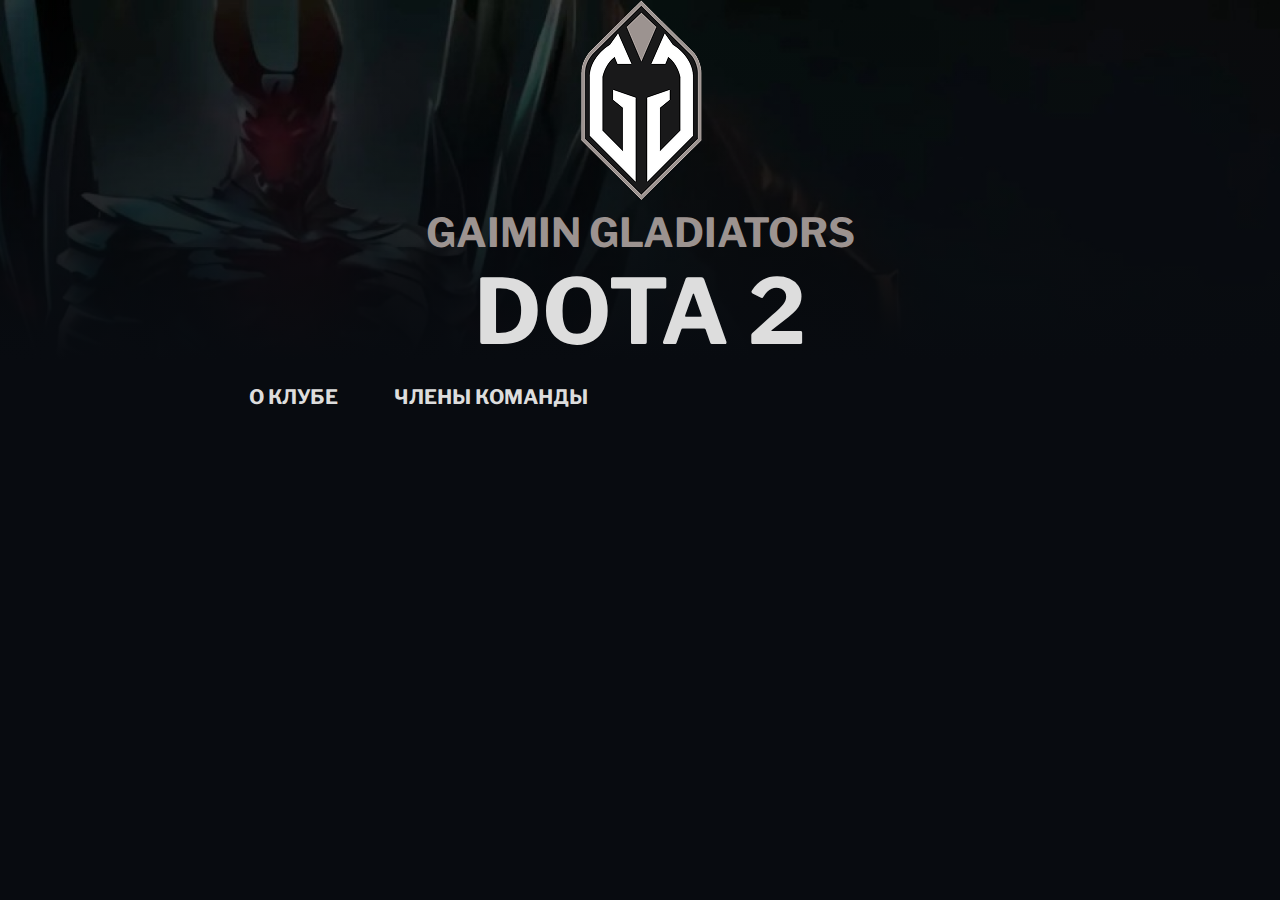
==== team_members.html @ 66ee3194 "papa4" ====
<!DOCTYPE html>
<html lang="en">

<head>
    <meta charset="UTF-8">
    <meta name="viewport" content="width=device-width, initial-scale=1.0">
    <title>GAIMIN GLADIATORS</title>
    <link rel="stylesheet" href="/styles/about-club-style.css">
    <link rel="stylesheet" href="/styles/style.css">
    <link rel="shortcut icon" href="/images/main-images/favicon.ico" type="image/x-icon">
</head>

<body>
    <header>
        <div class="header-background">
            <img src="/images/main-images/logo.png" alt="">
            <p class="header-club">Gaimin Gladiators</p>
            <p class="header-game">Dota 2</p> <!--добавить в h1 -->
        </div>
        <nav>
            <ul class="container">
                <a href="/Index.html">
                    <li class="header-nav">О клубе</li>
                </a>
                <a href="/team_members.html">
                    <li class="header-nav">Члены команды</li>
                </a>
            </ul>
        </nav>
    </header>
</body>

</html>
---- styles/about-club-style.css ----
.about-club {
    margin-top: 30px;
    display: flex;
    justify-content: center;
    align-items: center;
    flex-direction: column;
}

.about-club-block {
    display: flex;
    flex-direction: column;
    align-items: center;
    background-color: #0C1019;
    padding: 30px 40px 40px 40px;
    border: #242E3F 2px solid;
    border-radius: 20px;
    row-gap: 20px;
}

.about-club-img-block{
    display: flex;
    margin-top: 20px;
    column-gap: 20px;
}

.about-club-img-item {
    background-color: #0C1019;
    padding: 20px;
    border: #242E3F 2px solid;
    border-radius: 20px;
}
---- styles/style.css ----
@font-face {
    font-family: "Manrope";
    src: url(/fonts/Manrope/Manrope-VariableFont_wght.ttf);
}

@font-face {
    font-family: "LibreFranklin";
    src: url(/fonts/LibreFranklin/LibreFranklin-VariableFont_wght.ttf);
}


* {
    margin: 0px;
    padding: 0px;
    font-family: "LibreFranklin";
    font-weight: 300;
    font-size: 26px;
    color: #DDDDDD;
    text-decoration: none;
}

body {
    background-color: #080B10;
}

nav {
    display: flex;
    justify-content: center;
}

li.header-nav {
    /* list-style: none; */
    font-size: 20px;
    font-family: "LibreFranklin";
    font-weight: bold;
    display: inline-block;
    padding: 25px;
    border-radius: 10px;
    text-transform: uppercase;
    transition: 0.4s;
}

li.header-nav:hover {
    background-color: #1e1f21;
    transition: 0.4s;
}

h2 {
    font-size: 42px;
    font-weight: bold;
    color: #DDDDDD;
    font-family: "LibreFranklin";
    margin: 0;
    text-transform: uppercase;
}

img {
    max-width: 100%;
}

main {
    display: flex;
    justify-content: center;
}

.header-background {
    display: flex;
    justify-content: center;
    align-items: center;
    background: linear-gradient(rgba(8, 11, 16, 0), rgba(8, 11, 16, 1)), url(/images/main-images/terrorblade.png);
    width: 100vw;
    height: 40vh;
    background-size: cover;
    flex-direction: column;
}

.header-club {
    font-size: 40px;
    font-weight: bold;
    color: #9C9390;
    font-family: "LibreFranklin";
    text-transform: uppercase;
}

.header-game {
    font-size: 90px;
    font-weight: bold;
    color: #DDDDDD;
    font-family: "LibreFranklin";
    text-transform: uppercase;
}

.container {
    width: 65vw;
}
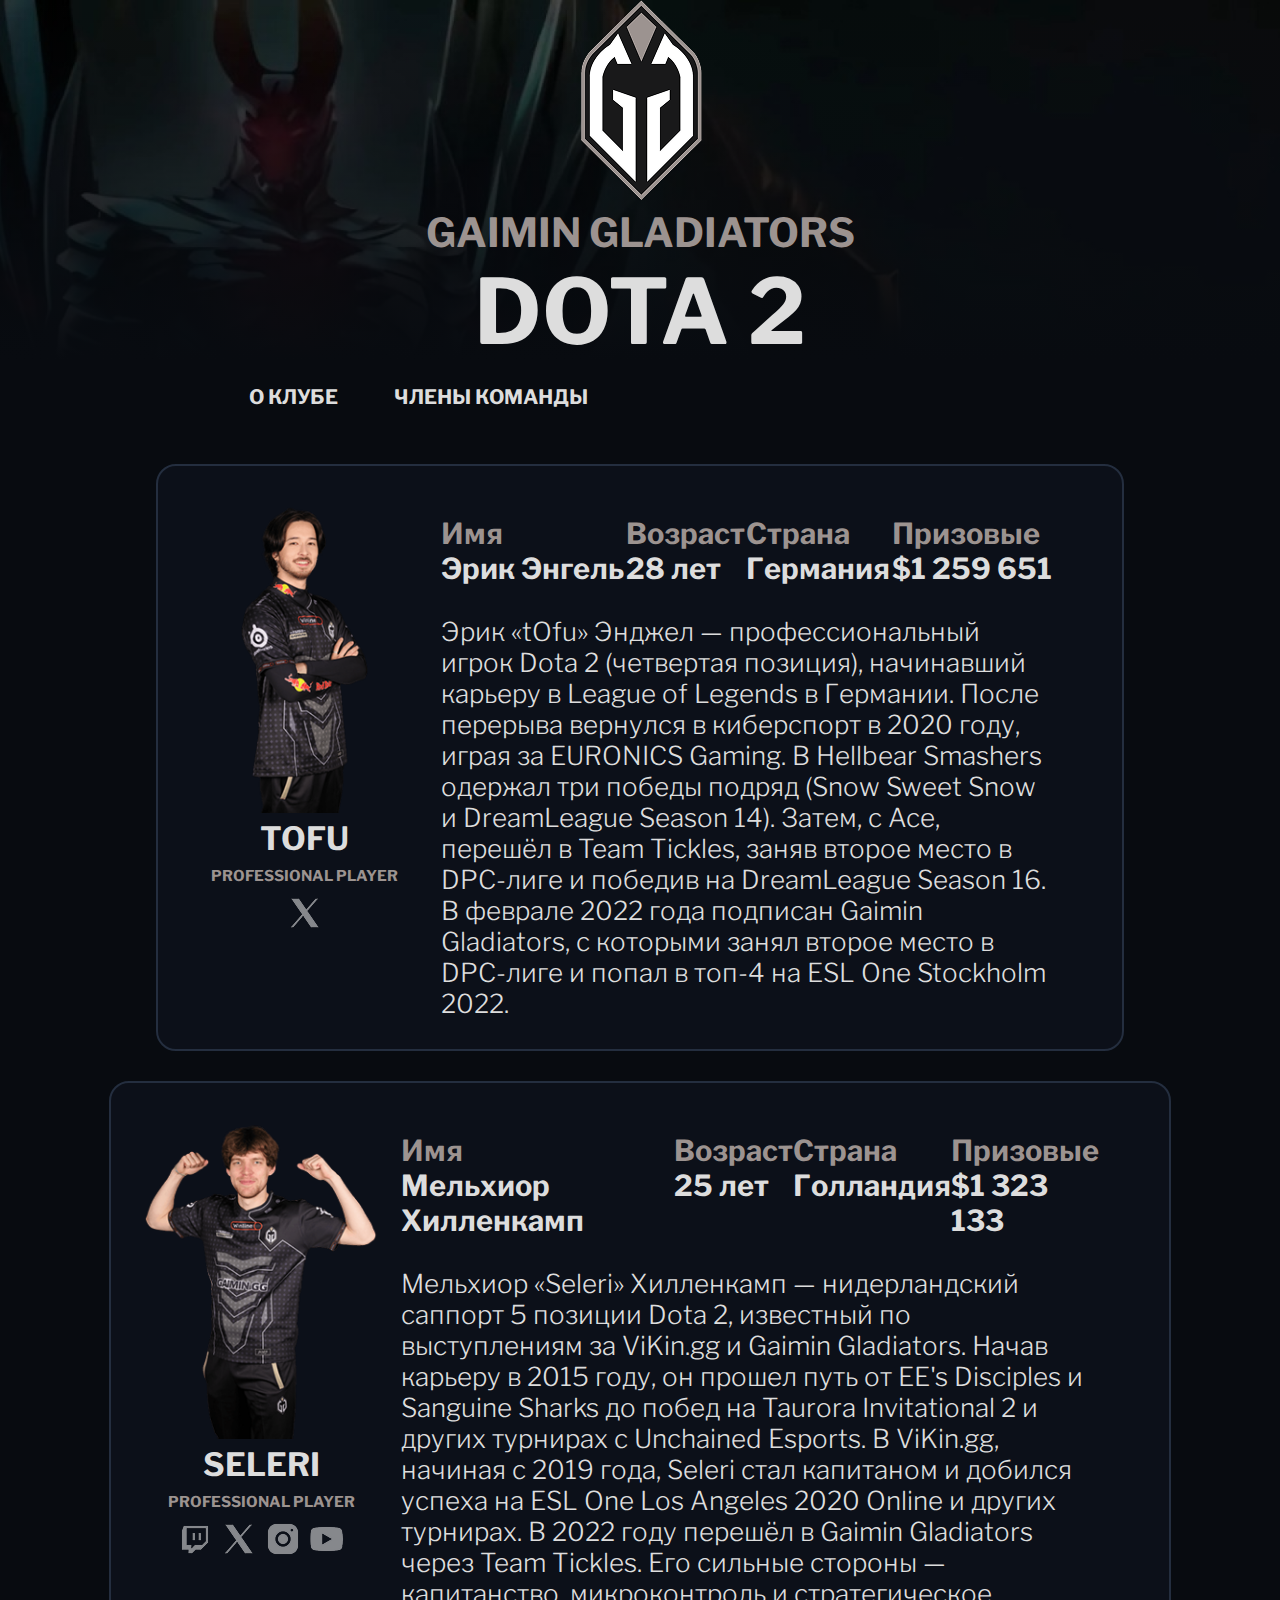
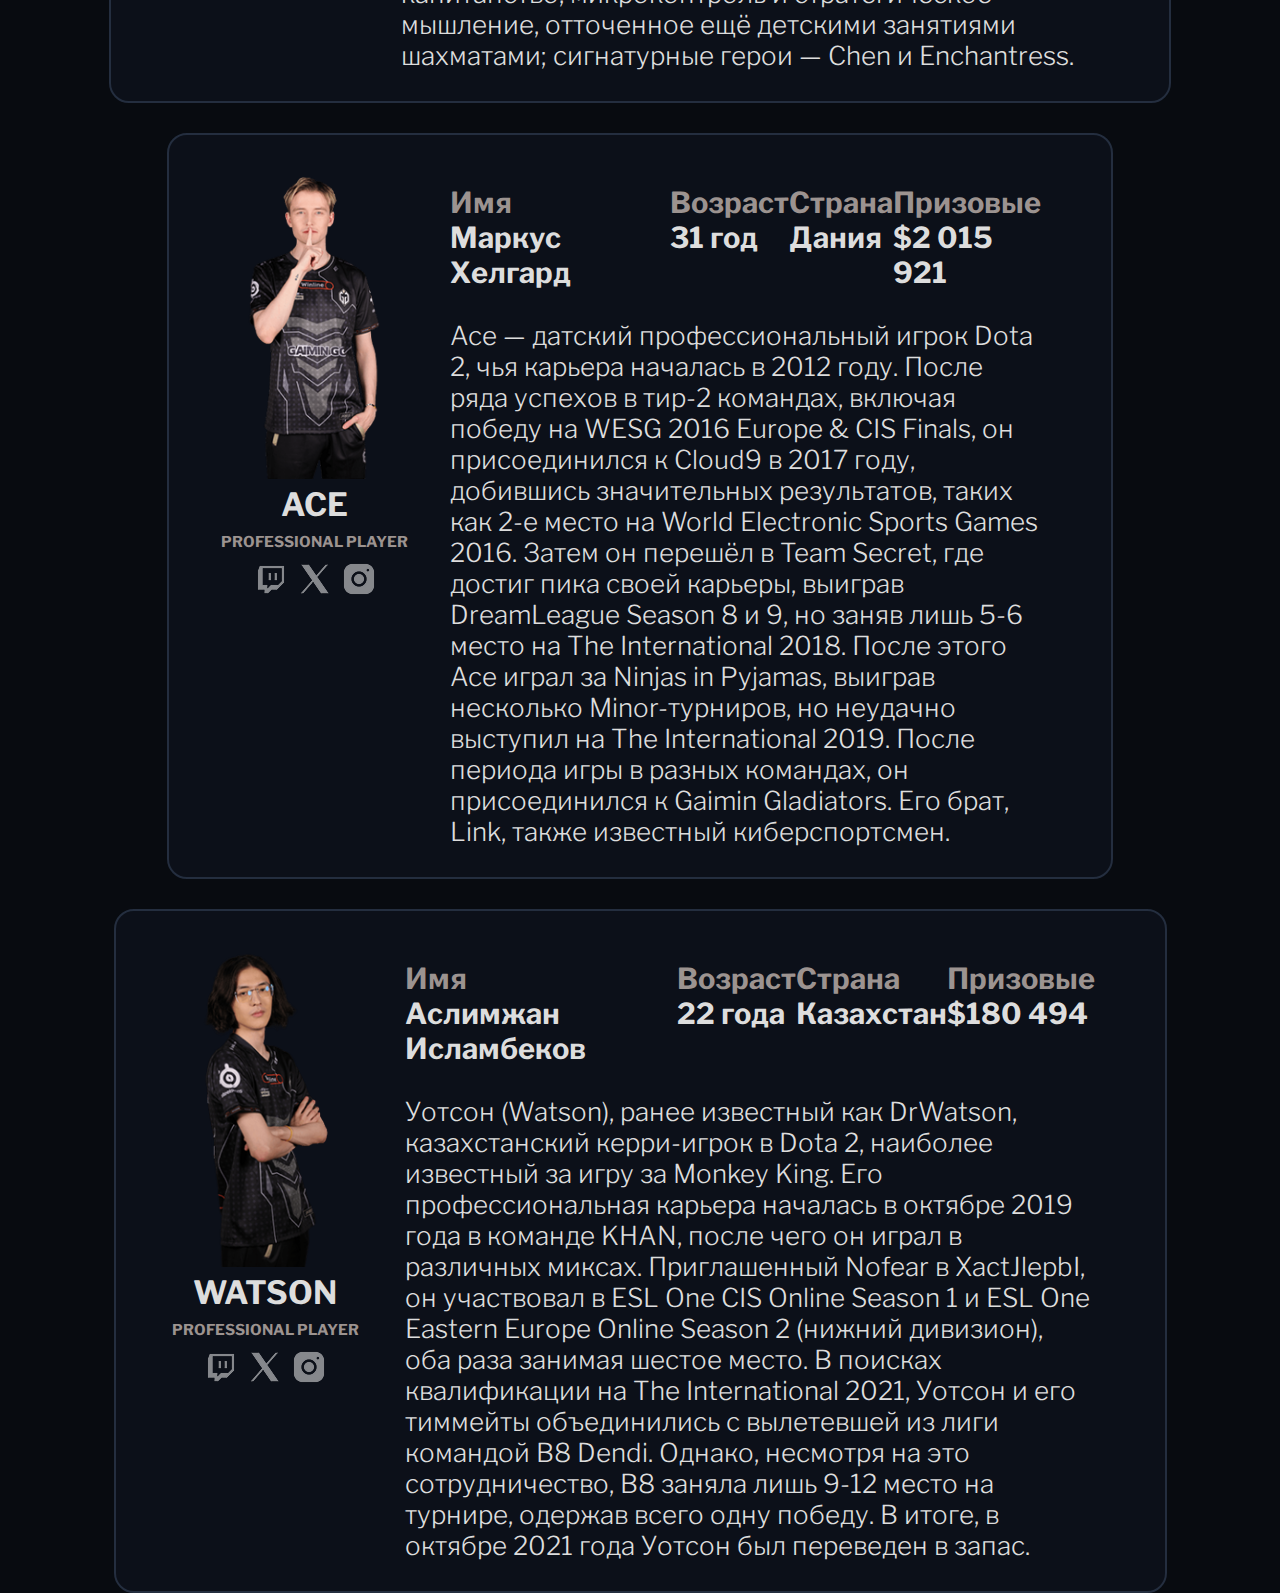
==== commit fe335d16: "1" ====
--- a/team_members.html
+++ b/team_members.html
@@ -5,7 +5,7 @@
     <meta charset="UTF-8">
     <meta name="viewport" content="width=device-width, initial-scale=1.0">
     <title>GAIMIN GLADIATORS</title>
-    <link rel="stylesheet" href="/styles/about-club-style.css">
+    <link rel="stylesheet" href="/styles/team-members-style.css">
     <link rel="stylesheet" href="/styles/style.css">
     <link rel="shortcut icon" href="/images/main-images/favicon.ico" type="image/x-icon">
 </head>
@@ -28,6 +28,196 @@
             </ul>
         </nav>
     </header>
+    <main>
+        <section class="team-members container">
+            <div class="team-members-block">
+                <div class="player-card">
+                    <img class="player-img" src="/images/team-members/tofu.png" alt="">
+                    <span class="player-name">Tofu</span>
+                    <span class="player-role">Professional player</span>
+                    <div>
+                        <a href="https://twitter.com/tOfuDota2">
+                            <img class="social-media" src="/images/social-media/X.png" alt="">
+                        </a>
+                    </div>
+                </div>
+                <div class="player-info">
+                    <div class="player-info-main">
+                        <div class="player-main-info-item">
+                            <p class="player_main_info_parameter">Имя</p>
+                            <p> Эрик Энгель</p>
+                        </div>
+                        <div class="player-main-info-item">
+                            <p class="player_main_info_parameter">Возраст</p>
+                            <p>28 лет</p>
+                        </div>
+                        <div class="player-main-info-item">
+                            <p class="player_main_info_parameter">Страна</p>
+                            <p>Германия</p>
+                        </div>
+                        <div class="player-main-info-item">
+                            <p class="player_main_info_parameter">Призовые</p>
+                            <p>$1 259 651</p>
+                        </div>
+                    </div>
+                    <div class="player-biography">
+                        Эрик «tOfu» Энджел — профессиональный игрок Dota 2 (четвертая позиция), начинавший карьеру в
+                        League of Legends в Германии. После перерыва вернулся в киберспорт в 2020 году, играя за
+                        EURONICS Gaming. В Hellbear Smashers одержал три победы подряд (Snow Sweet Snow и DreamLeague
+                        Season 14). Затем, с Ace, перешёл в Team Tickles, заняв второе место в DPC-лиге и победив на
+                        DreamLeague Season 16. В феврале 2022 года подписан Gaimin Gladiators, с которыми занял второе
+                        место в DPC-лиге и попал в топ-4 на ESL One Stockholm 2022.
+                    </div>
+                </div>
+            </div>
+            <div class="team-members-block">
+                <div class="player-card">
+                    <img class="player-img" src="/images/team-members/seleri.png" alt="">
+                    <span class="player-name">Seleri</span>
+                    <span class="player-role">Professional player</span>
+                    <div>
+                        <a href="https://www.twitch.tv/seleri4096">
+                            <img class="social-media" src="/images/social-media/Twitch.png" alt="">
+                        </a>
+                        <a href="https://twitter.com/Seleri4096">
+                            <img class="social-media" src="/images/social-media/X.png" alt="">
+                        </a>
+                        <a href="https://www.instagram.com/seleri4096/">
+                            <img class="social-media" src="/images/social-media/Instagram.png" alt="">
+                        </a>
+                        <a href="https://www.youtube.com/channel/UC4-jsblG9m02eKsM0SoW1SA">
+                            <img class="social-media" src="/images/social-media/youtube.png" alt="">
+                        </a>
+                    </div>
+                </div>
+                <div class="player-info">
+                    <div class="player-info-main">
+                        <div class="player-main-info-item">
+                            <p class="player_main_info_parameter">Имя</p>
+                            <p>Мельхиор Хилленкамп</p>
+                        </div>
+                        <div class="player-main-info-item">
+                            <p class="player_main_info_parameter">Возраст</p>
+                            <p>25 лет</p>
+                        </div>
+                        <div class="player-main-info-item">
+                            <p class="player_main_info_parameter">Страна</p>
+                            <p>Голландия</p>
+                        </div>
+                        <div class="player-main-info-item">
+                            <p class="player_main_info_parameter">Призовые</p>
+                            <p>$1 323 133</p>
+                        </div>
+                    </div>
+                    <div class="player-biography">
+                        Мельхиор «Seleri» Хилленкамп — нидерландский саппорт 5 позиции Dota 2, известный по выступлениям
+                        за ViKin.gg и Gaimin Gladiators. Начав карьеру в 2015 году, он прошел путь от EE's Disciples и
+                        Sanguine Sharks до побед на Taurora Invitational 2 и других турнирах с Unchained Esports. В
+                        ViKin.gg, начиная с 2019 года, Seleri стал капитаном и добился успеха на ESL One Los Angeles
+                        2020 Online и других турнирах. В 2022 году перешёл в Gaimin Gladiators через Team Tickles. Его
+                        сильные стороны — капитанство, микроконтроль и стратегическое мышление, отточенное ещё детскими
+                        занятиями шахматами; сигнатурные герои — Chen и Enchantress.
+                    </div>
+                </div>
+            </div>
+            <div class="team-members-block">
+                <div class="player-card">
+                    <img class="player-img" src="/images/team-members/ace.png" alt="">
+                    <span class="player-name">Ace</span>
+                    <span class="player-role">Professional player</span>
+                    <div>
+                        <a href="https://www.twitch.tv/AceYouKnow">
+                            <img class="social-media" src="/images/social-media/Twitch.png" alt="">
+                        </a>
+                        <a href="https://twitter.com/AceDota">
+                            <img class="social-media" src="/images/social-media/X.png" alt="">
+                        </a>
+                        <a href="https://www.instagram.com/AceDota2/?hl=en">
+                            <img class="social-media" src="/images/social-media/Instagram.png" alt="">
+                        </a>
+                    </div>
+                </div>
+                <div class="player-info">
+                    <div class="player-info-main">
+                        <div class="player-main-info-item">
+                            <p class="player_main_info_parameter">Имя</p>
+                            <p>Маркус Хелгард</p>
+                        </div>
+                        <div class="player-main-info-item">
+                            <p class="player_main_info_parameter">Возраст</p>
+                            <p>31 год</p>
+                        </div>
+                        <div class="player-main-info-item">
+                            <p class="player_main_info_parameter">Страна</p>
+                            <p>Дания</p>
+                        </div>
+                        <div class="player-main-info-item">
+                            <p class="player_main_info_parameter">Призовые</p>
+                            <p>$2 015 921</p>
+                        </div>
+                    </div>
+                    <div class="player-biography">
+                        Ace — датский профессиональный игрок Dota 2, чья карьера началась в 2012 году. После ряда
+                        успехов в тир-2 командах, включая победу на WESG 2016 Europe & CIS Finals, он присоединился к
+                        Cloud9 в 2017 году, добившись значительных результатов, таких как 2-е место на World Electronic
+                        Sports Games 2016. Затем он перешёл в Team Secret, где достиг пика своей карьеры, выиграв
+                        DreamLeague Season 8 и 9, но заняв лишь 5-6 место на The International 2018. После этого Ace
+                        играл за Ninjas in Pyjamas, выиграв несколько Minor-турниров, но неудачно выступил на The
+                        International 2019. После периода игры в разных командах, он присоединился к Gaimin Gladiators.
+                        Его брат, Link, также известный киберспортсмен.
+                    </div>
+                </div>
+            </div>
+            <div class="team-members-block">
+                <div class="player-card">
+                    <img class="player-img" src="/images/team-members/watson.png" alt="">
+                    <span class="player-name">Watson</span>
+                    <span class="player-role">Professional player</span>
+                    <div>
+                        <a href="https://www.twitch.tv/watsondoto">
+                            <img class="social-media" src="/images/social-media/Twitch.png" alt="">
+                        </a>
+                        <a href="https://tw itter.com/watsondoto">
+                            <img class="social-media" src="/images/social-media/X.png" alt="">
+                        </a>
+                        <a href="https://www.instagram.com/watsondoto">
+                            <img class="social-media" src="/images/social-media/Instagram.png" alt="">
+                        </a>
+                    </div>
+                </div>
+                <div class="player-info">
+                    <div class="player-info-main">
+                        <div class="player-main-info-item">
+                            <p class="player_main_info_parameter">Имя</p>
+                            <p>Аслимжан Исламбеков</p>
+                        </div>
+                        <div class="player-main-info-item">
+                            <p class="player_main_info_parameter">Возраст</p>
+                            <p>22 года</p>
+                        </div>
+                        <div class="player-main-info-item">
+                            <p class="player_main_info_parameter">Страна</p>
+                            <p>Казахстан</p>
+                        </div>
+                        <div class="player-main-info-item">
+                            <p class="player_main_info_parameter">Призовые</p>
+                            <p>$180 494</p>
+                        </div>
+                    </div>
+                    <div class="player-biography">
+                        Уотсон (Watson), ранее известный как DrWatson, казахстанский керри-игрок в Dota 2, наиболее
+                        известный за игру за Monkey King. Его профессиональная карьера началась в октябре 2019 года в
+                        команде KHAN, после чего он играл в различных миксах. Приглашенный Nofear в XactJlepbI, он
+                        участвовал в ESL One CIS Online Season 1 и ESL One Eastern Europe Online Season 2 (нижний
+                        дивизион), оба раза занимая шестое место. В поисках квалификации на The International 2021,
+                        Уотсон и его тиммейты объединились с вылетевшей из лиги командой B8 Dendi. Однако, несмотря на
+                        это сотрудничество, B8 заняла лишь 9-12 место на турнире, одержав всего одну победу. В итоге, в
+                        октябре 2021 года Уотсон был переведен в запас.
+                    </div>
+                </div>
+            </div>
+        </section>
+    </main>
 </body>
 
 </html>--- a/styles/team-members-style.css
+++ b/styles/team-members-style.css
@@ -0,0 +1,89 @@
+.team-members {
+    margin-top: 30px;
+    display: flex;
+    justify-content: center;
+    align-items: center;
+    flex-direction: column;
+    row-gap: 30px;
+}
+
+.team-members-block {
+    display: flex;
+    background-color: #0C1019;
+    padding: 20px 70px 30px 30px;
+    border: #242E3F 2px solid;
+    border-radius: 20px;
+}
+
+.player-card {
+    width: 330px;
+    display: flex;
+    align-items: center;
+    flex-direction: column;
+    text-transform: uppercase;
+}
+
+/* .player-img {
+    height: 350px;
+} */
+
+.player-name {
+    margin-top: 6px;
+    font-size: 32px;
+    font-weight: bold;
+    color: #DDDDDD;
+    font-family: "LibreFranklin";
+}
+
+.player-role {
+    margin: 9px 0;
+    font-size: 15px;
+    font-weight: bold;
+    color: #9C9390;
+    font-family: "LibreFranklin";
+}
+
+.social-media {
+    opacity: 50%;
+    transition: 0.5s;
+}
+
+.social-media:hover {
+    opacity: 100%;
+    transition: 0.5 s;
+}
+
+.player-info {
+    display: flex;
+    flex-direction: column;
+    width: 100%;
+    margin-left: 20px;
+    margin-top: 30px;
+}
+
+.player-info-main {
+    display: flex;
+    flex-direction: row;
+    justify-content: space-between;
+    align-items: start;
+}
+
+.player-main-info-item {
+    display: flex;
+    flex-direction: column;
+}
+
+.player-main-info-item>p {
+    font-size: 29px;
+    font-weight: bold;
+}
+
+.player-main-info-item>p:first-child {
+    font-size: 29px;
+    font-weight: bold;
+    color: #9C9390;
+}
+
+.player-biography {
+    margin-top: 30px;
+}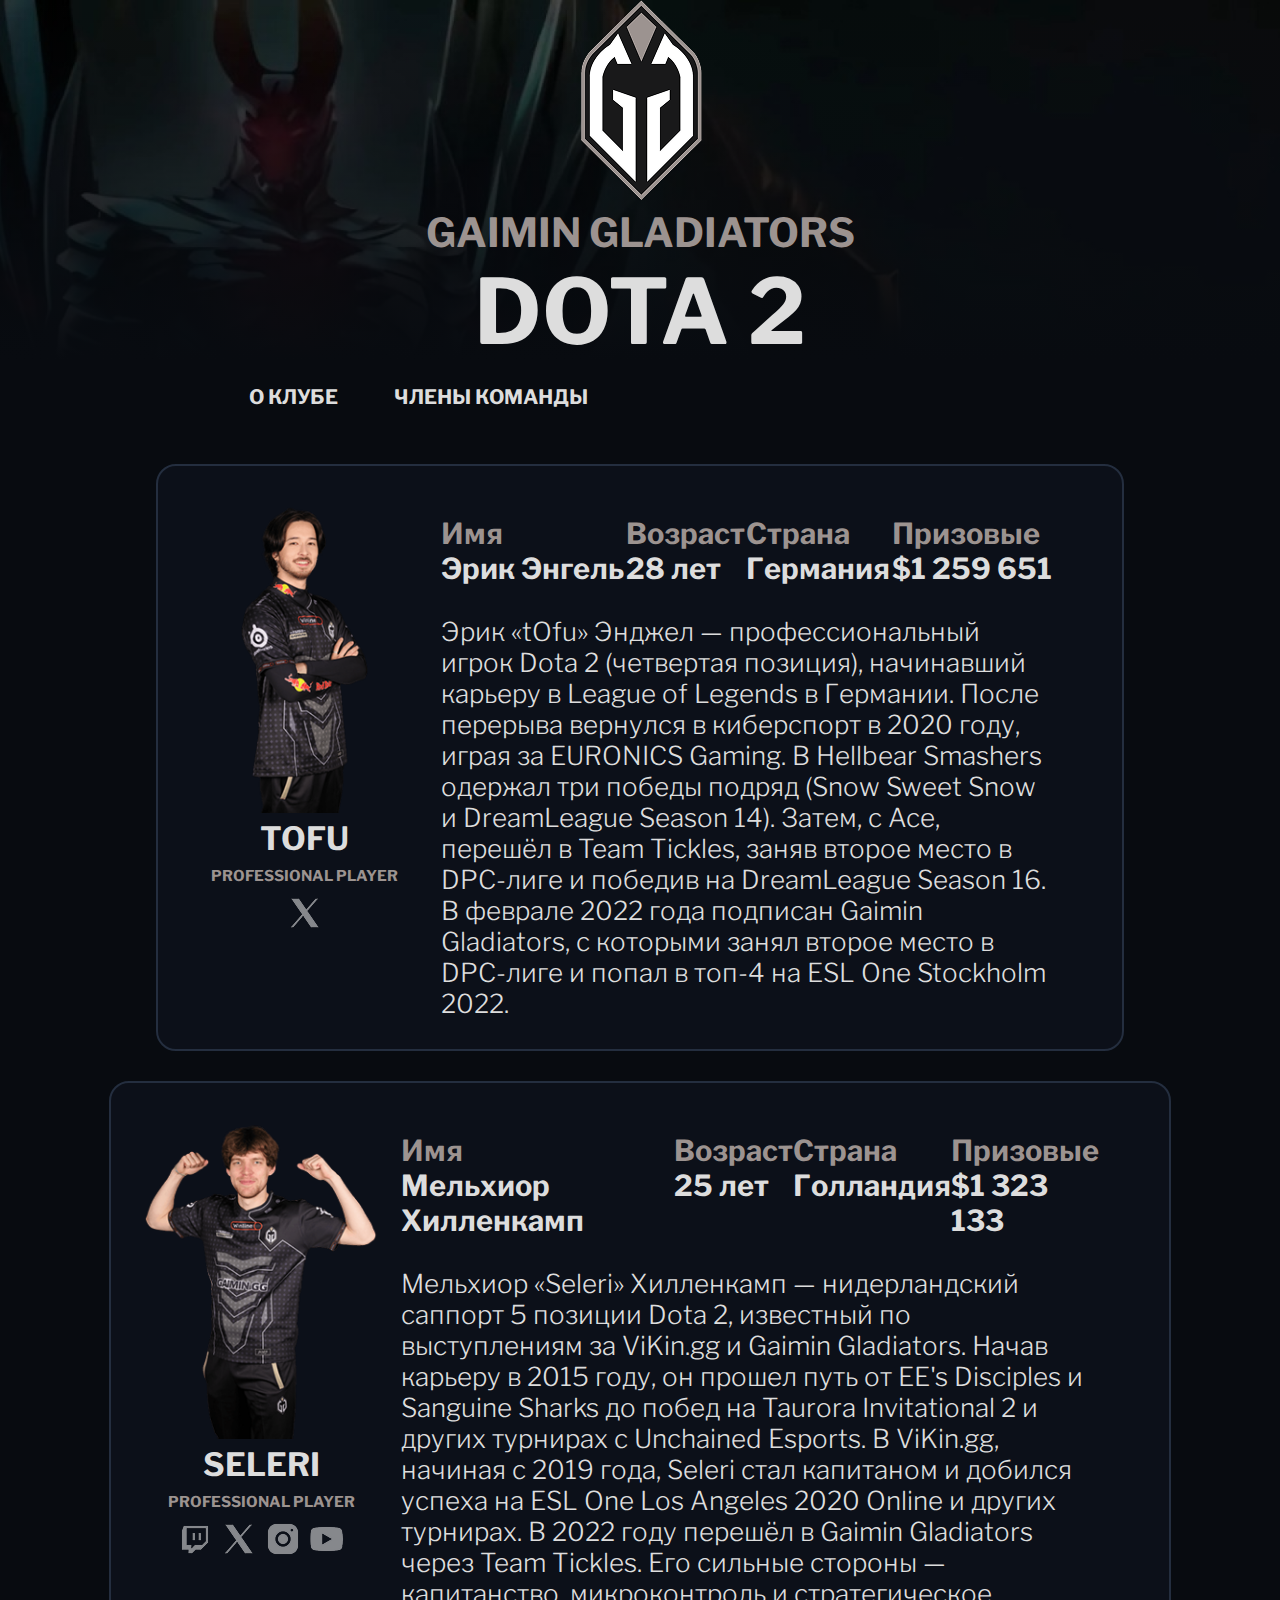
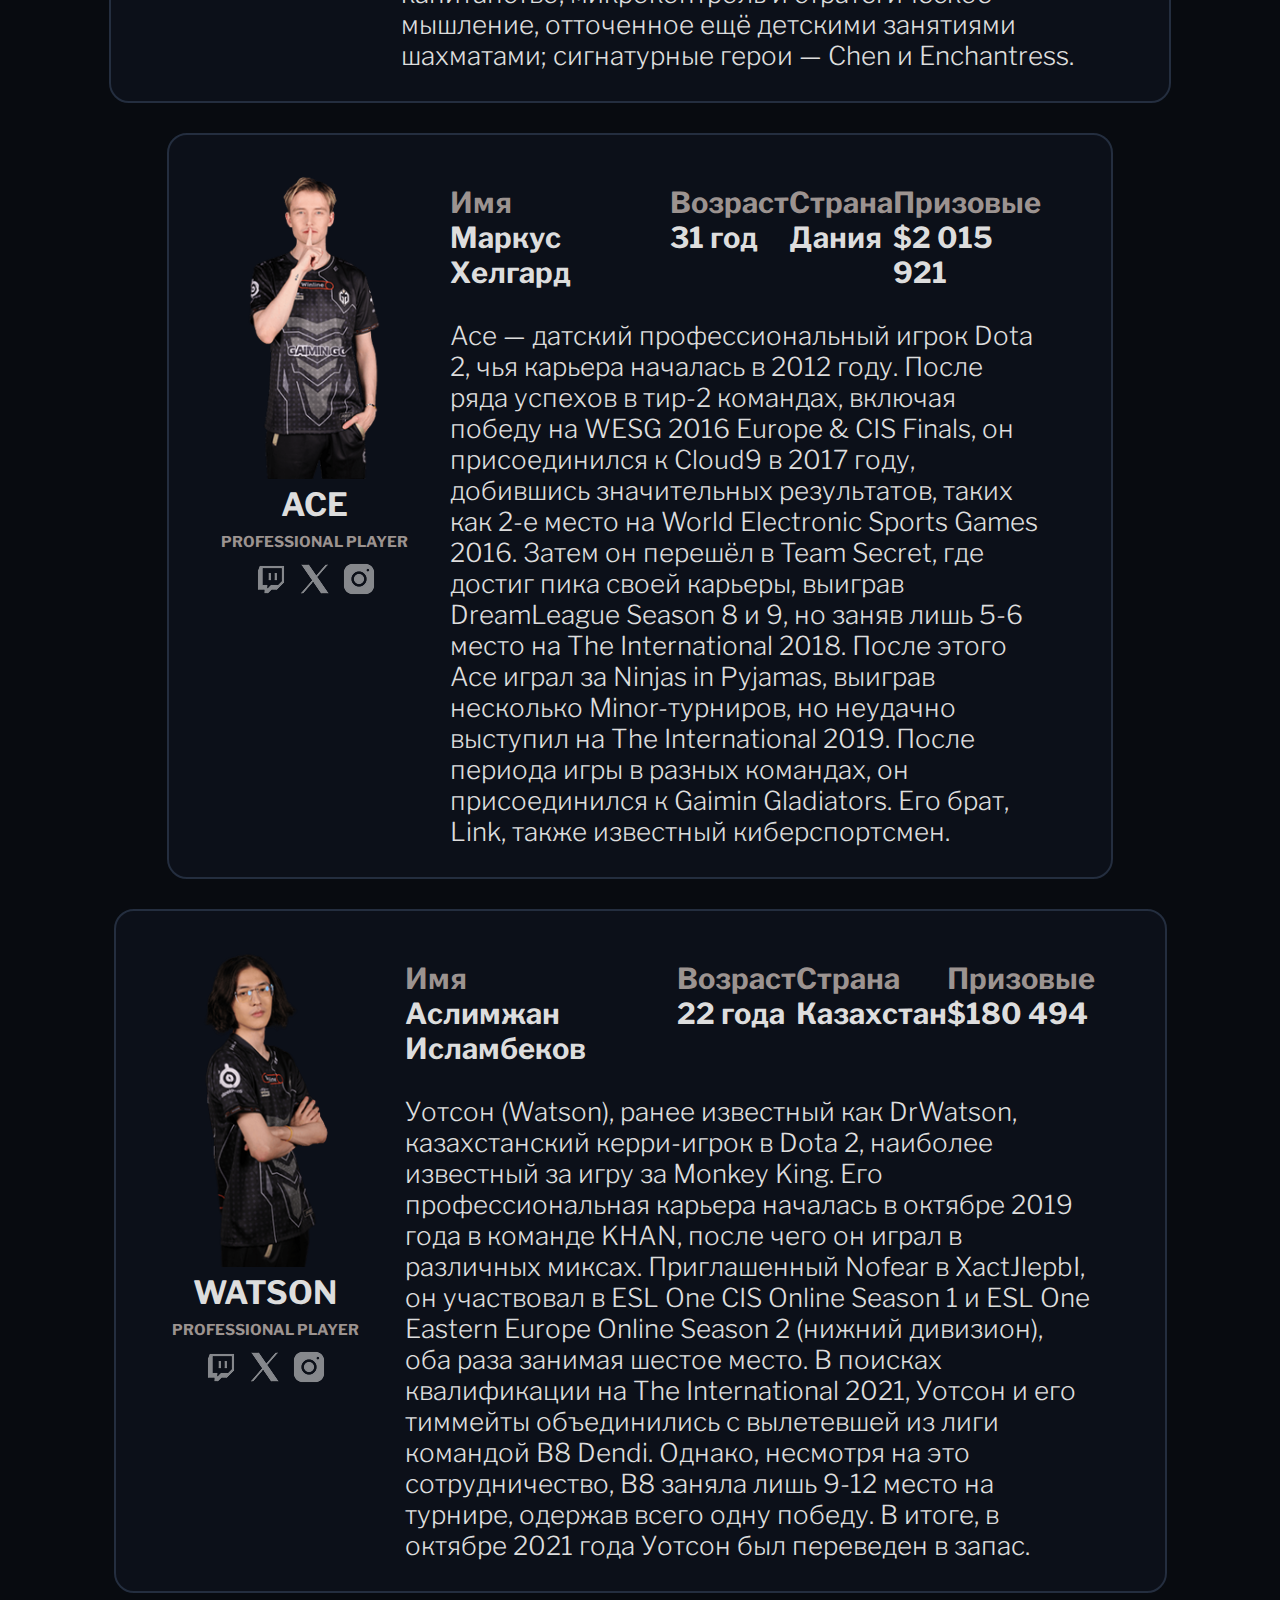
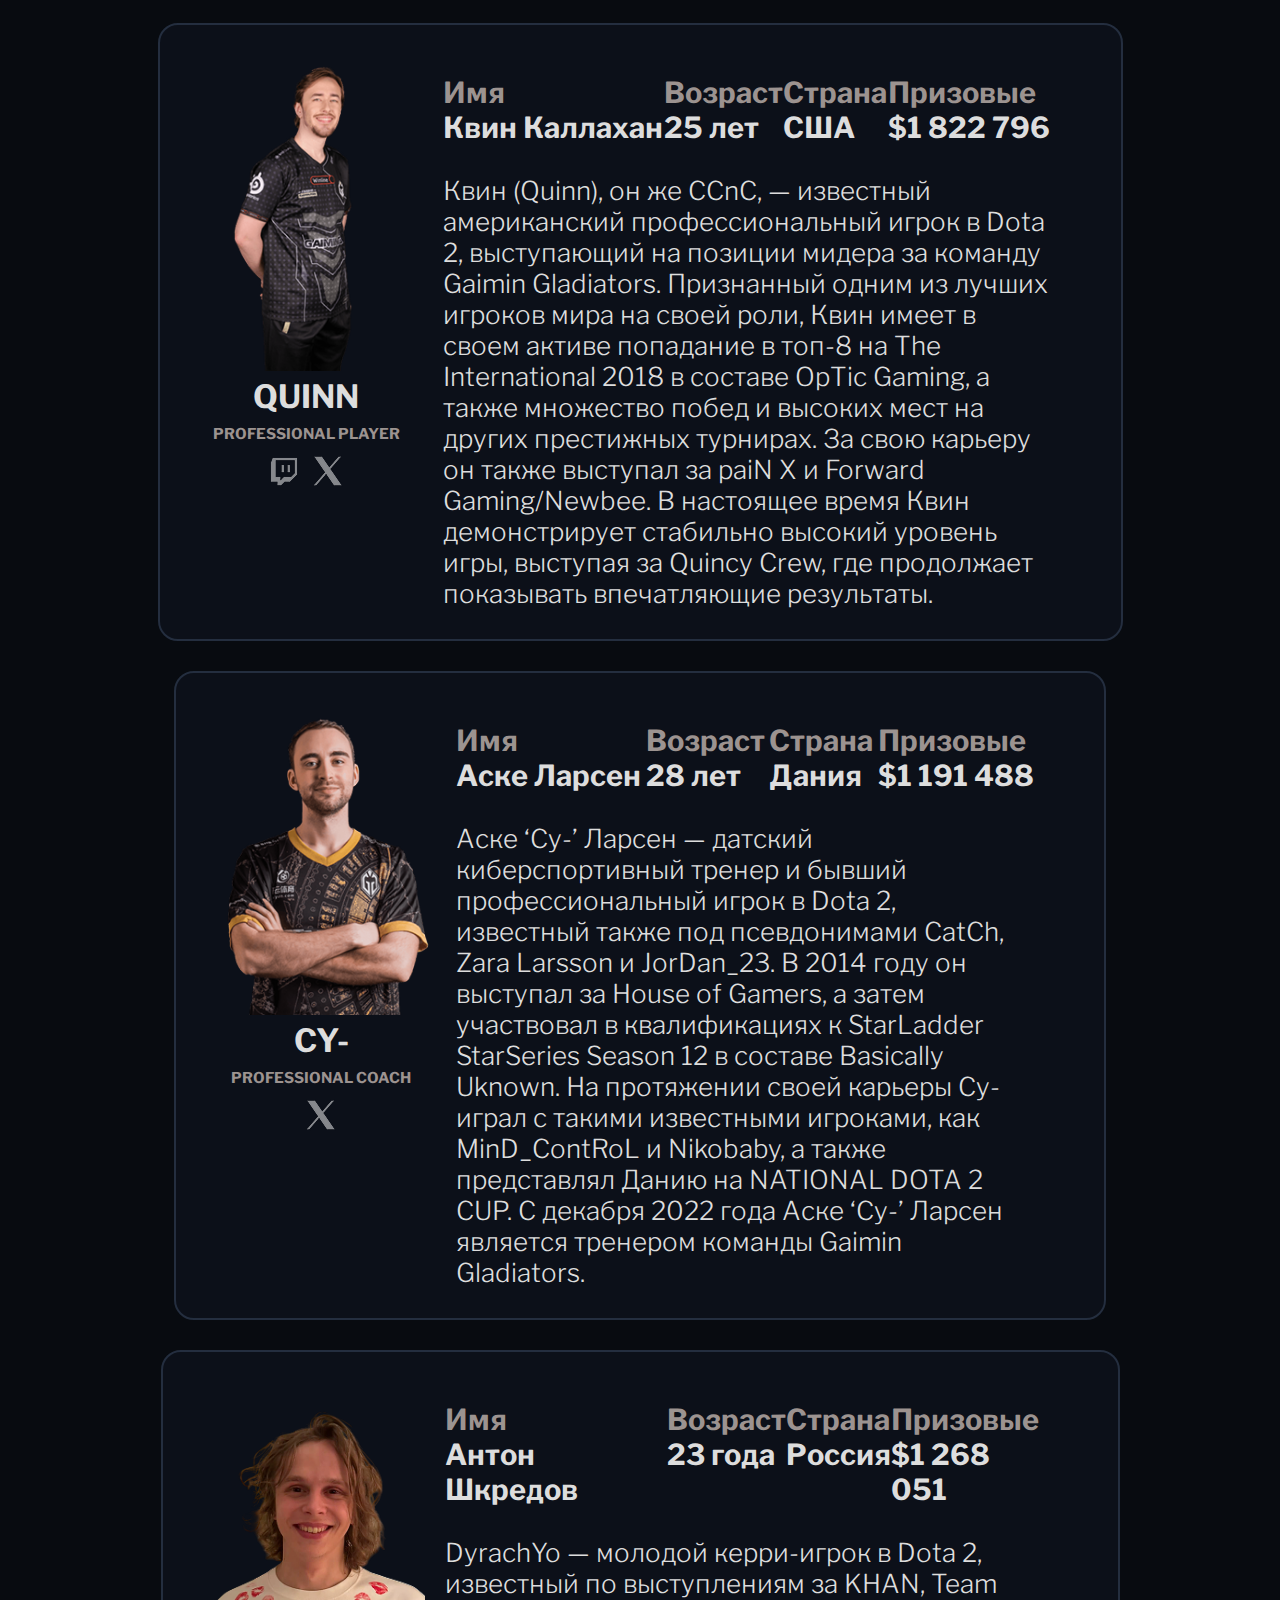
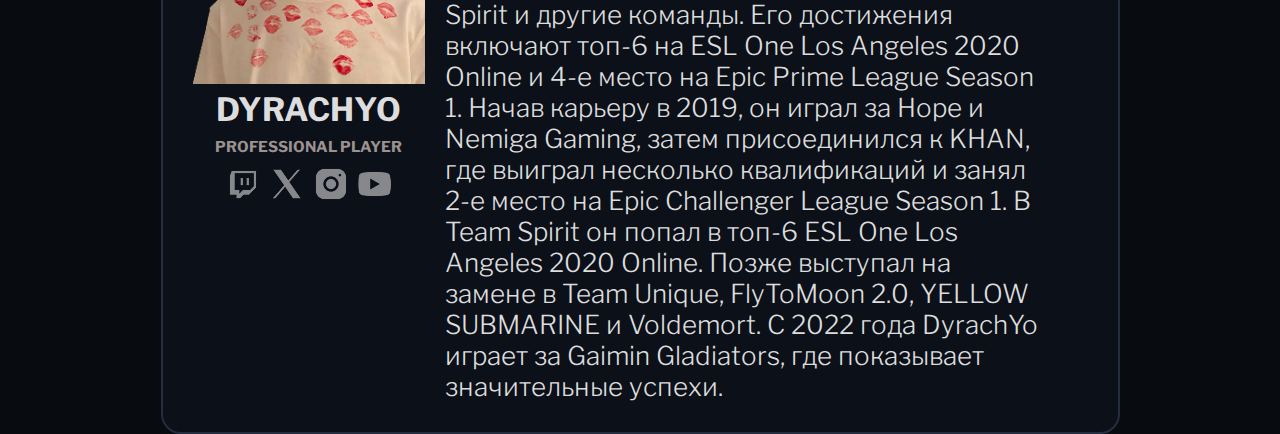
==== commit dc41f647: "papadani" ====
--- a/team_members.html
+++ b/team_members.html
@@ -29,7 +29,7 @@
         </nav>
     </header>
     <main>
-        <section class="team-members container">
+        <section class="main-item container">
             <div class="team-members-block">
                 <div class="player-card">
                     <img class="player-img" src="/images/team-members/tofu.png" alt="">
@@ -216,6 +216,140 @@
                     </div>
                 </div>
             </div>
+            <div class="team-members-block">
+                <div class="player-card">
+                    <img class="player-img" src="/images/team-members/quinn.png" alt="">
+                    <span class="player-name">Quinn</span>
+                    <span class="player-role">Professional player</span>
+                    <div>
+                        <a href="https://www.twitch.tv/quinndota">
+                            <img class="social-media" src="/images/social-media/Twitch.png" alt="">
+                        </a>
+                        <a href="https://twitter.com/ccncdota2">
+                            <img class="social-media" src="/images/social-media/X.png" alt="">
+                        </a>
+                    </div>
+                </div>
+                <div class="player-info">
+                    <div class="player-info-main">
+                        <div class="player-main-info-item">
+                            <p class="player_main_info_parameter">Имя</p>
+                            <p>Квин Каллахан</p>
+                        </div>
+                        <div class="player-main-info-item">
+                            <p class="player_main_info_parameter">Возраст</p>
+                            <p>25 лет</p>
+                        </div>
+                        <div class="player-main-info-item">
+                            <p class="player_main_info_parameter">Страна</p>
+                            <p>США</p>
+                        </div>
+                        <div class="player-main-info-item">
+                            <p class="player_main_info_parameter">Призовые</p>
+                            <p>$1 822 796</p>
+                        </div>
+                    </div>
+                    <div class="player-biography">
+                        Квин (Quinn), он же CCnC, — известный американский профессиональный игрок в Dota 2, выступающий
+                        на позиции мидера за команду Gaimin Gladiators. Признанный одним из лучших игроков мира на своей
+                        роли, Квин имеет в своем активе попадание в топ-8 на The International 2018 в составе OpTic
+                        Gaming, а также множество побед и высоких мест на других престижных турнирах. За свою карьеру он
+                        также выступал за paiN X и Forward Gaming/Newbee. В настоящее время Квин демонстрирует стабильно
+                        высокий уровень игры, выступая за Quincy Crew, где продолжает показывать впечатляющие
+                        результаты.
+                    </div>
+                </div>
+            </div>
+            <div class="team-members-block">
+                <div class="player-card">
+                    <img class="player-img" src="/images/team-members/cy-.png" alt="">
+                    <span class="player-name">Cy-</span>
+                    <span class="player-role">Professional coach</span>
+                    <div>
+                        <a href="https://twitter.com/cydota2">
+                            <img class="social-media" src="/images/social-media/X.png" alt="">
+                        </a>
+                    </div>
+                </div>
+                <div class="player-info">
+                    <div class="player-info-main">
+                        <div class="player-main-info-item">
+                            <p class="player_main_info_parameter">Имя</p>
+                            <p>Аске Ларсен</p>
+                        </div>
+                        <div class="player-main-info-item">
+                            <p class="player_main_info_parameter">Возраст</p>
+                            <p>28 лет</p>
+                        </div>
+                        <div class="player-main-info-item">
+                            <p class="player_main_info_parameter">Страна</p>
+                            <p>Дания</p>
+                        </div>
+                        <div class="player-main-info-item">
+                            <p class="player_main_info_parameter">Призовые</p>
+                            <p>$1 191 488</p>
+                        </div>
+                    </div>
+                    <div class="player-biography">
+                        Аске ‘Cy-’ Ларсен — датский киберспортивный тренер и бывший профессиональный игрок в Dota 2,
+                        известный также под псевдонимами CatCh, Zara Larsson и JorDan_23. В 2014 году он выступал за
+                        House of Gamers, а затем участвовал в квалификациях к StarLadder StarSeries Season 12 в составе
+                        Basically Uknown. На протяжении своей карьеры Cy- играл с такими известными игроками, как
+                        MinD_ContRoL и Nikobaby, а также представлял Данию на NATIONAL DOTA 2 CUP. С декабря 2022 года
+                        Аске ‘Cy-’ Ларсен является тренером команды Gaimin Gladiators.
+                    </div>
+                </div>
+            </div>
+            <div class="team-members-block">
+                <div class="player-card">
+                    <img class="player-img" src="/images/team-members/dyrachyo.png" alt="">
+                    <span class="player-name">dyrachyo</span>
+                    <span class="player-role">Professional player</span>
+                    <div>
+                        <a href="https://www.twitch.tv/dyrachyo">
+                            <img class="social-media" src="/images/social-media/Twitch.png" alt="">
+                        </a>
+                        <a href="https://x.com/dyrachyoo?t=xybhRq4WqeKEuaBcZxEcJw&s=09">
+                            <img class="social-media" src="/images/social-media/X.png" alt="">
+                        </a>
+                        <a href="https://www.instagram.com/dyrachyo?igsh=MXZwbHJ5dnJpbmR6eg==">
+                            <img class="social-media" src="/images/social-media/Instagram.png" alt="">
+                        </a>
+                        <a href="https://youtube.com/@dyrachyo_youtube?si=qJ71i1kFwGAv83Io">
+                            <img class="social-media" src="/images/social-media/youtube.png" alt="">
+                        </a>
+                    </div>
+                </div>
+                <div class="player-info">
+                    <div class="player-info-main">
+                        <div class="player-main-info-item">
+                            <p class="player_main_info_parameter">Имя</p>
+                            <p>Антон Шкредов</p>
+                        </div>
+                        <div class="player-main-info-item">
+                            <p class="player_main_info_parameter">Возраст</p>
+                            <p>23 года</p>
+                        </div>
+                        <div class="player-main-info-item">
+                            <p class="player_main_info_parameter">Страна</p>
+                            <p>Россия</p>
+                        </div>
+                        <div class="player-main-info-item">
+                            <p class="player_main_info_parameter">Призовые</p>
+                            <p>$1 268 051</p>
+                        </div>
+                    </div>
+                    <div class="player-biography">
+                        DyrachYo — молодой керри-игрок в Dota 2, известный по выступлениям за KHAN, Team Spirit и другие
+                        команды. Его достижения включают топ-6 на ESL One Los Angeles 2020 Online и 4-е место на Epic
+                        Prime League Season 1. Начав карьеру в 2019, он играл за Hope и Nemiga Gaming, затем
+                        присоединился к KHAN, где выиграл несколько квалификаций и занял 2-е место на Epic Challenger
+                        League Season 1. В Team Spirit он попал в топ-6 ESL One Los Angeles 2020 Online. Позже выступал
+                        на замене в Team Unique, FlyToMoon 2.0, YELLOW SUBMARINE и Voldemort. С 2022 года DyrachYo
+                        играет за Gaimin Gladiators, где показывает значительные успехи.
+                    </div>
+                </div>
+            </div>
         </section>
     </main>
 </body>
--- a/styles/team-members-style.css
+++ b/styles/team-members-style.css
@@ -1,11 +1,11 @@
-.team-members {
+/* .team-members {
     margin-top: 30px;
     display: flex;
     justify-content: center;
     align-items: center;
     flex-direction: column;
     row-gap: 30px;
-}
+} */
 
 .team-members-block {
     display: flex;
--- a/styles/style.css
+++ b/styles/style.css
@@ -60,7 +60,9 @@
 
 main {
     display: flex;
-    justify-content: center;
+    /* justify-content: center; */
+    align-items: center;
+    flex-direction: column;
 }
 
 .header-background {
@@ -92,4 +94,14 @@
 
 .container {
     width: 65vw;
-}+}
+
+.main-item {
+    margin-top: 30px;
+    display: flex;
+    justify-content: center;
+    align-items: center;
+    flex-direction: column;
+    row-gap: 30px;
+}
+
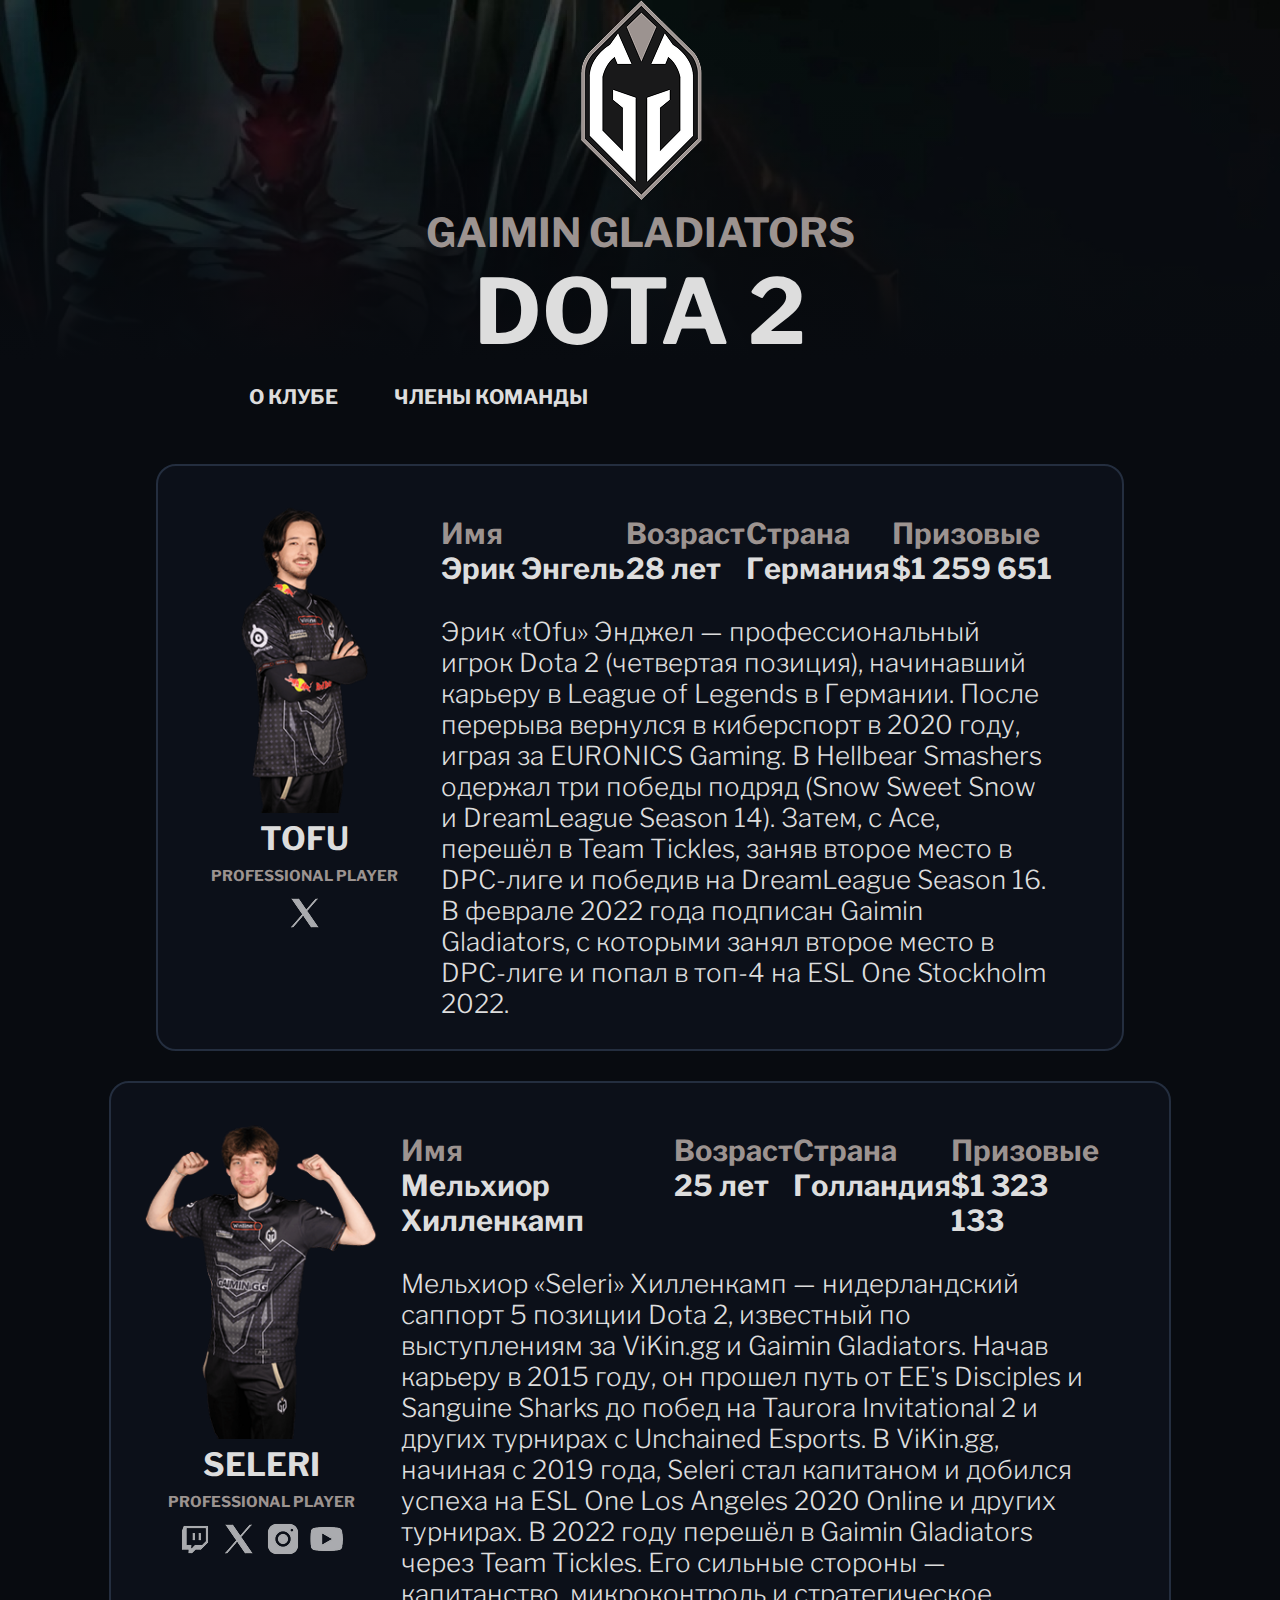
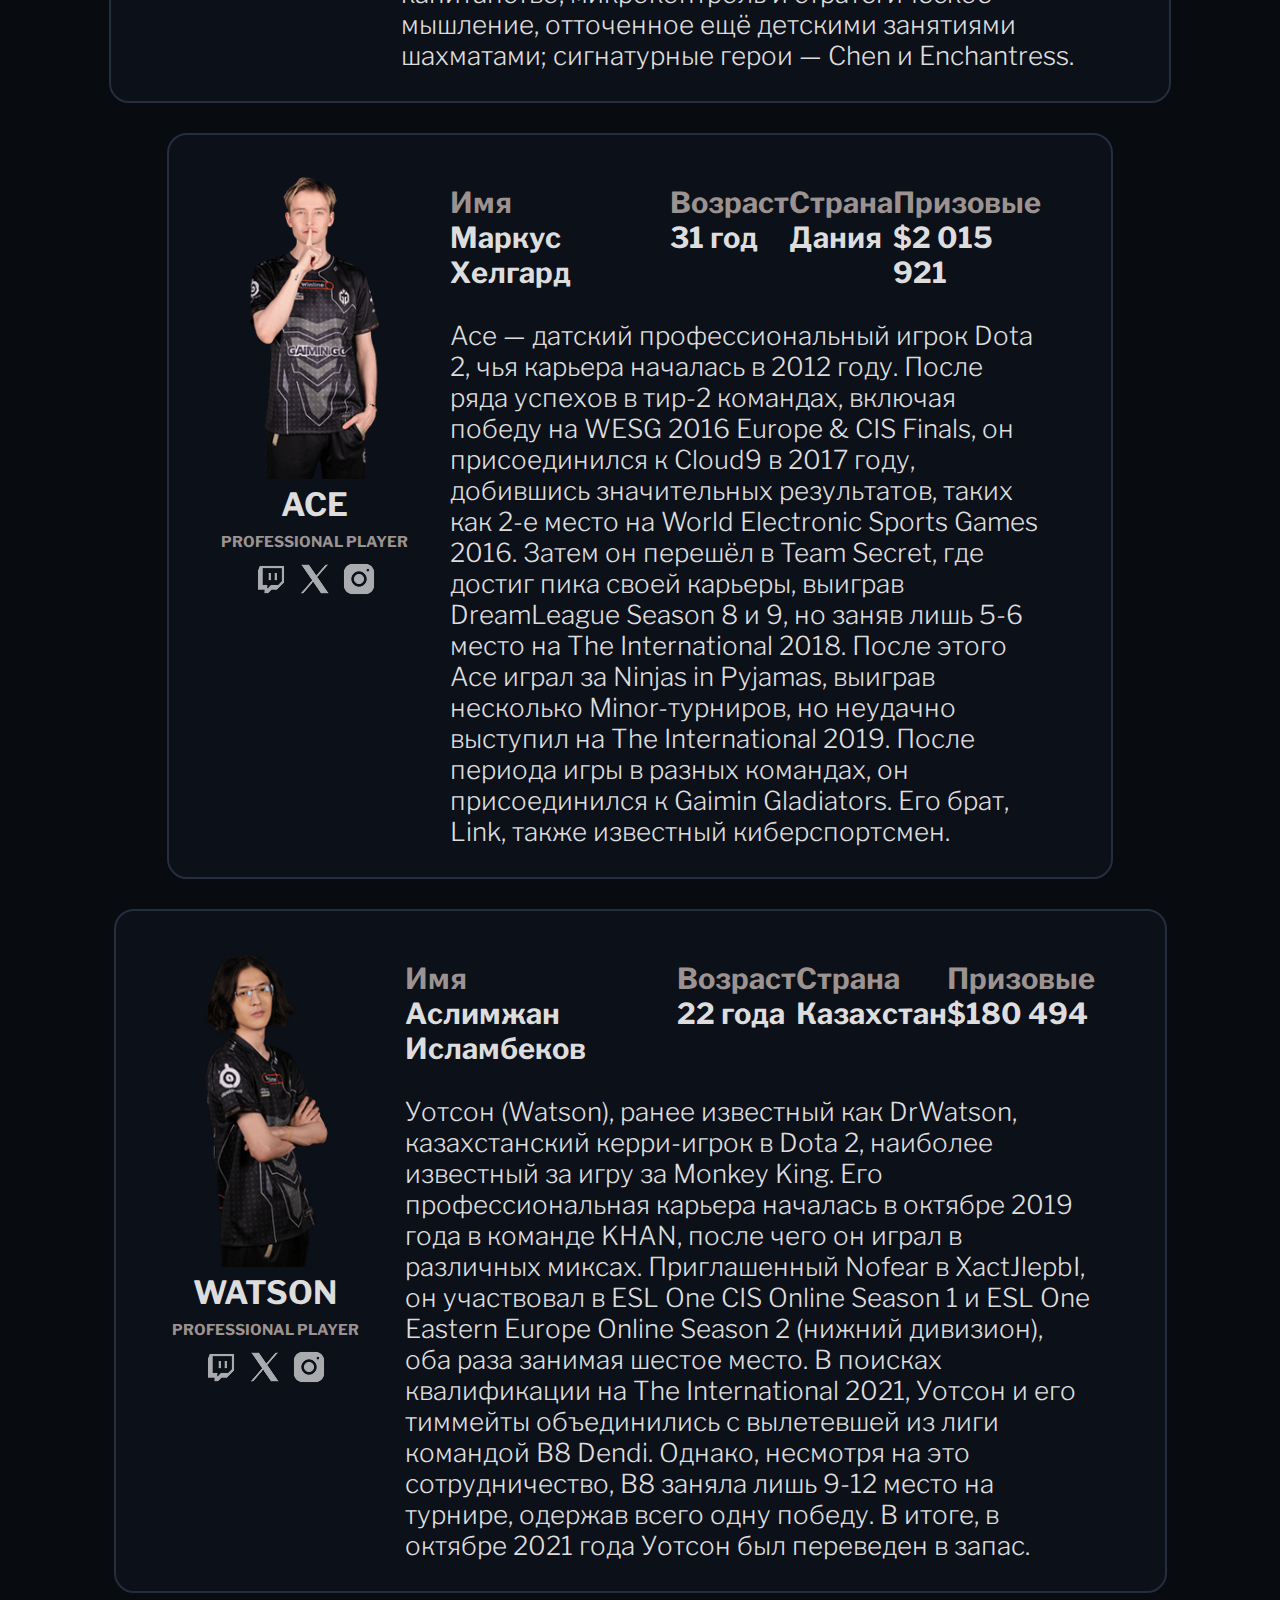
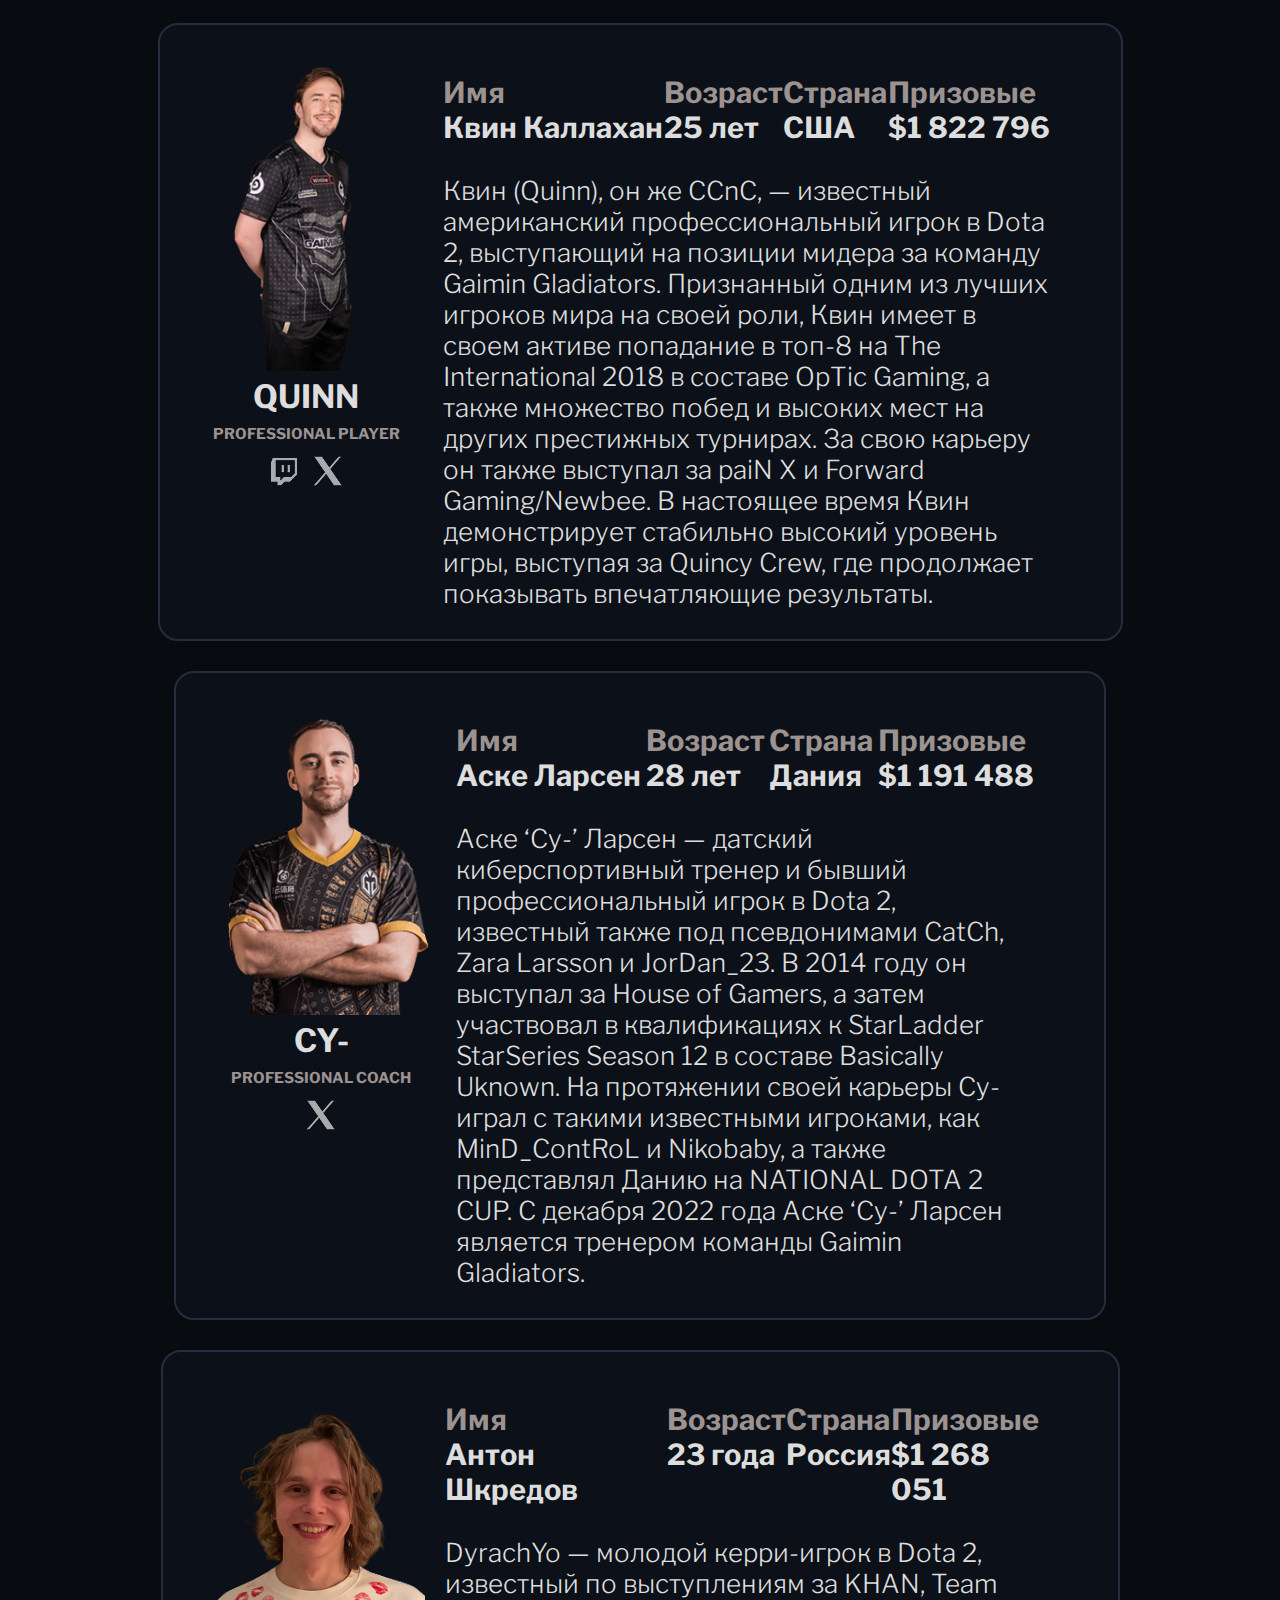
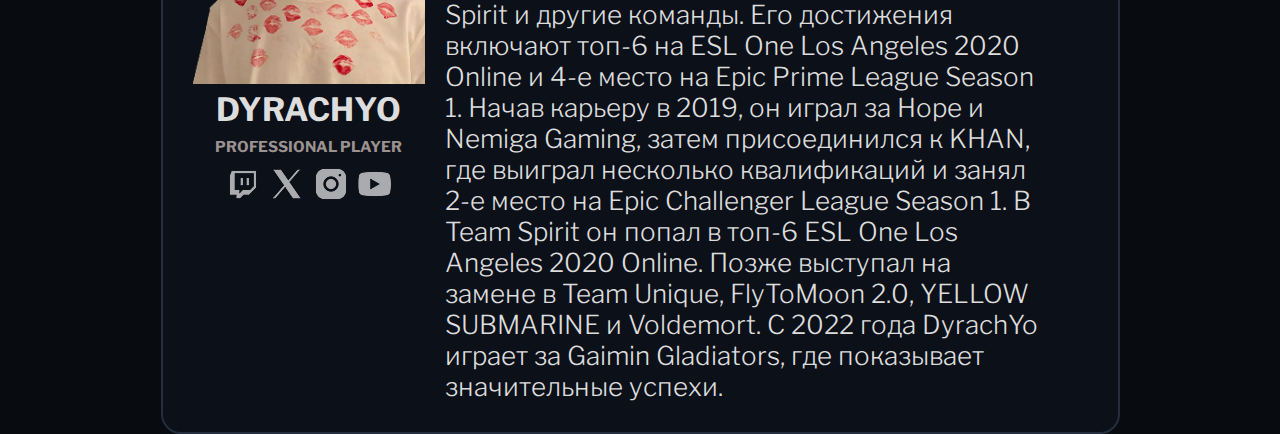
==== commit 34a05816: "added footer" ====
--- a/team_members.html
+++ b/team_members.html
@@ -33,8 +33,8 @@
             <div class="team-members-block">
                 <div class="player-card">
                     <img class="player-img" src="/images/team-members/tofu.png" alt="">
-                    <span class="player-name">Tofu</span>
-                    <span class="player-role">Professional player</span>
+                    <p class="player-name">Tofu</p>
+                    <p class="player-role">Professional player</p>
                     <div>
                         <a href="https://twitter.com/tOfuDota2">
                             <img class="social-media" src="/images/social-media/X.png" alt="">
@@ -73,8 +73,8 @@
             <div class="team-members-block">
                 <div class="player-card">
                     <img class="player-img" src="/images/team-members/seleri.png" alt="">
-                    <span class="player-name">Seleri</span>
-                    <span class="player-role">Professional player</span>
+                    <p class="player-name">Seleri</p>
+                    <p class="player-role">Professional player</p>
                     <div>
                         <a href="https://www.twitch.tv/seleri4096">
                             <img class="social-media" src="/images/social-media/Twitch.png" alt="">
@@ -123,8 +123,8 @@
             <div class="team-members-block">
                 <div class="player-card">
                     <img class="player-img" src="/images/team-members/ace.png" alt="">
-                    <span class="player-name">Ace</span>
-                    <span class="player-role">Professional player</span>
+                    <p class="player-name">Ace</p>
+                    <p class="player-role">Professional player</p>
                     <div>
                         <a href="https://www.twitch.tv/AceYouKnow">
                             <img class="social-media" src="/images/social-media/Twitch.png" alt="">
@@ -171,8 +171,8 @@
             <div class="team-members-block">
                 <div class="player-card">
                     <img class="player-img" src="/images/team-members/watson.png" alt="">
-                    <span class="player-name">Watson</span>
-                    <span class="player-role">Professional player</span>
+                    <p class="player-name">Watson</p>
+                    <p class="player-role">Professional player</p>
                     <div>
                         <a href="https://www.twitch.tv/watsondoto">
                             <img class="social-media" src="/images/social-media/Twitch.png" alt="">
@@ -219,8 +219,8 @@
             <div class="team-members-block">
                 <div class="player-card">
                     <img class="player-img" src="/images/team-members/quinn.png" alt="">
-                    <span class="player-name">Quinn</span>
-                    <span class="player-role">Professional player</span>
+                    <p class="player-name">Quinn</p>
+                    <p class="player-role">Professional player</p>
                     <div>
                         <a href="https://www.twitch.tv/quinndota">
                             <img class="social-media" src="/images/social-media/Twitch.png" alt="">
@@ -263,8 +263,8 @@
             <div class="team-members-block">
                 <div class="player-card">
                     <img class="player-img" src="/images/team-members/cy-.png" alt="">
-                    <span class="player-name">Cy-</span>
-                    <span class="player-role">Professional coach</span>
+                    <p class="player-name">Cy-</p>
+                    <p class="player-role">Professional coach</p>
                     <div>
                         <a href="https://twitter.com/cydota2">
                             <img class="social-media" src="/images/social-media/X.png" alt="">
@@ -303,8 +303,8 @@
             <div class="team-members-block">
                 <div class="player-card">
                     <img class="player-img" src="/images/team-members/dyrachyo.png" alt="">
-                    <span class="player-name">dyrachyo</span>
-                    <span class="player-role">Professional player</span>
+                    <p class="player-name">dyrachyo</p>
+                    <p class="player-role">Professional player</p>
                     <div>
                         <a href="https://www.twitch.tv/dyrachyo">
                             <img class="social-media" src="/images/social-media/Twitch.png" alt="">
--- a/styles/team-members-style.css
+++ b/styles/team-members-style.css
@@ -43,15 +43,6 @@
     font-family: "LibreFranklin";
 }
 
-.social-media {
-    opacity: 50%;
-    transition: 0.5s;
-}
-
-.social-media:hover {
-    opacity: 100%;
-    transition: 0.5 s;
-}
 
 .player-info {
     display: flex;
--- a/styles/style.css
+++ b/styles/style.css
@@ -56,7 +56,10 @@
 
 img {
     max-width: 100%;
+    max-height: 100%;
+    height: auto;
 }
+
 
 main {
     display: flex;
@@ -64,6 +67,7 @@
     align-items: center;
     flex-direction: column;
 }
+
 
 .header-background {
     display: flex;
@@ -105,3 +109,88 @@
     row-gap: 30px;
 }
 
+footer {
+    display: flex;
+    justify-content: center;
+    align-items: center;
+    margin-top: 100px;
+
+}
+
+.footer-content {
+    width: 50vw;
+    display: flex;
+    flex-direction: column;
+    background-color: #0C1019;
+    padding: 30px;
+    border: #242E3F 2px solid;
+    border-radius: 20px;
+    row-gap: 10px;
+}
+
+.footer-block1 {
+    display: flex;
+    justify-content: space-between;
+    align-items: center;
+}
+
+.footer-club {
+    display: flex;
+    align-items: center;
+    column-gap: 20px;
+}
+
+.footer-logo {
+    width: 5vw;
+}
+
+.footer-club-titles {
+    display: flex;
+    flex-direction: column;
+    text-align: center;
+
+}
+
+.footer-game-name {
+    font-size: 52px;
+    font-weight: bold;
+    color: #DDDDDD;
+    font-family: "LibreFranklin";
+}
+
+.footer-club-name {
+    font-size: 26px;
+    font-weight: bold;
+    color: #9C9390;
+    font-family: "LibreFranklin";
+}
+
+.footer-nav{
+    margin-right: 80px;
+}
+
+.footer-nav-item {
+    font-size: 22px;
+}
+
+.footer-social-media {
+    display: flex;
+    flex-direction: column;
+    row-gap: 5px;
+}
+
+.footer-social-media-item {
+    display: flex;
+    align-items: center;
+    column-gap: 10px;
+    font-size: 20px;
+}
+
+.social-media {
+    opacity: 65%;
+    transition: 0.5s;
+}
+
+.social-media:hover {
+    opacity: 100%;
+}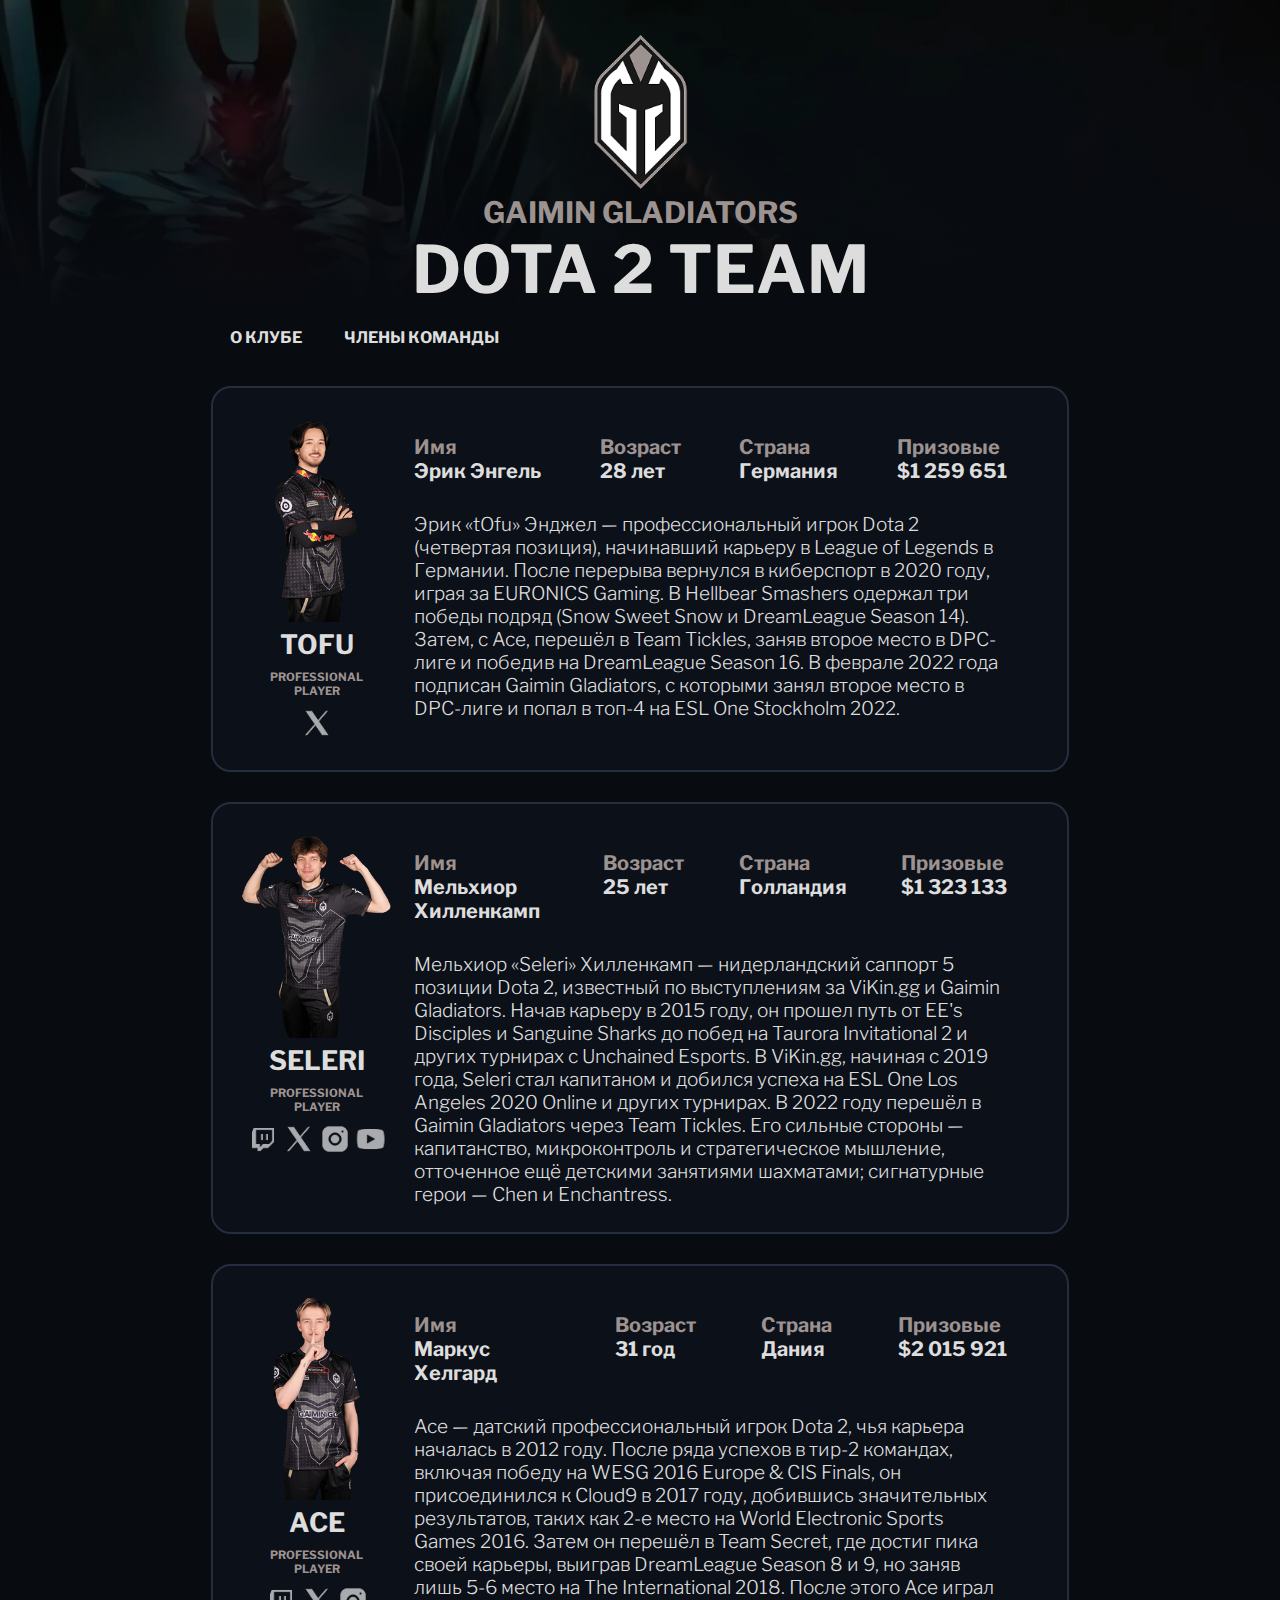
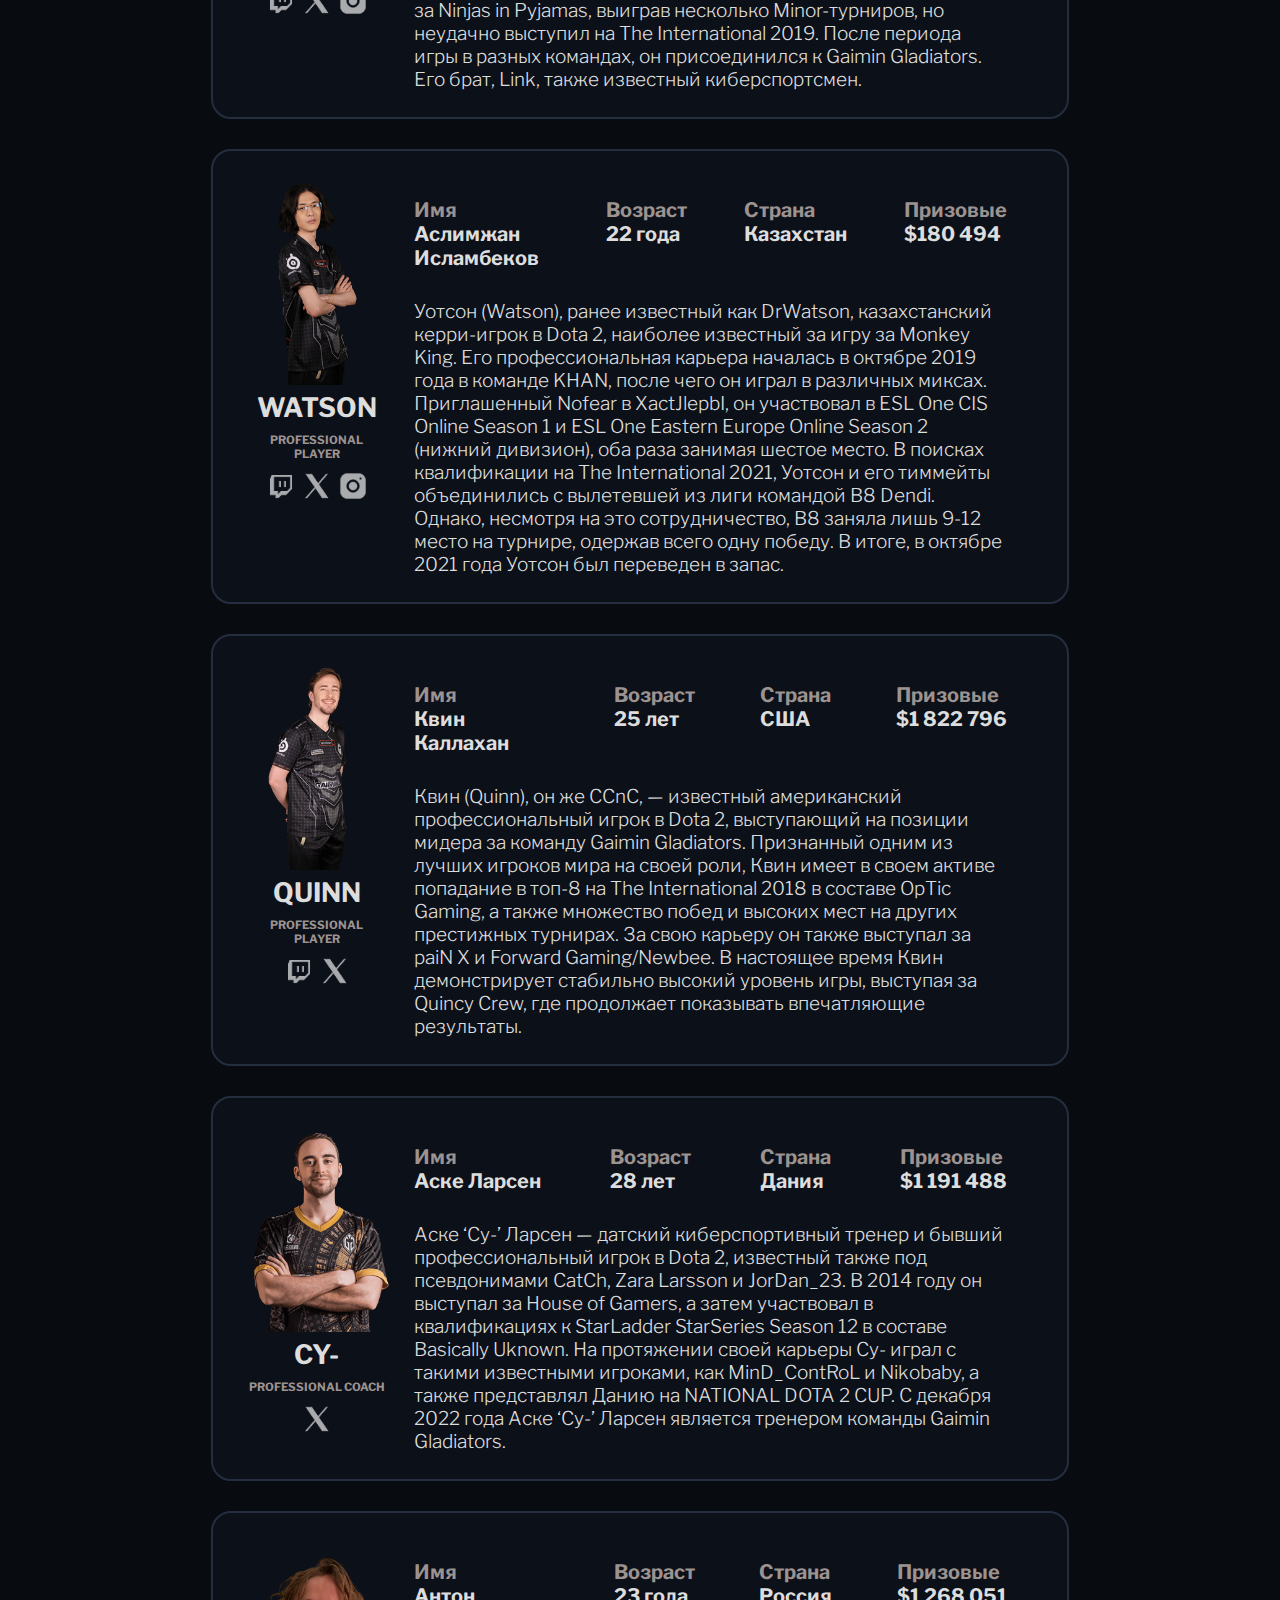
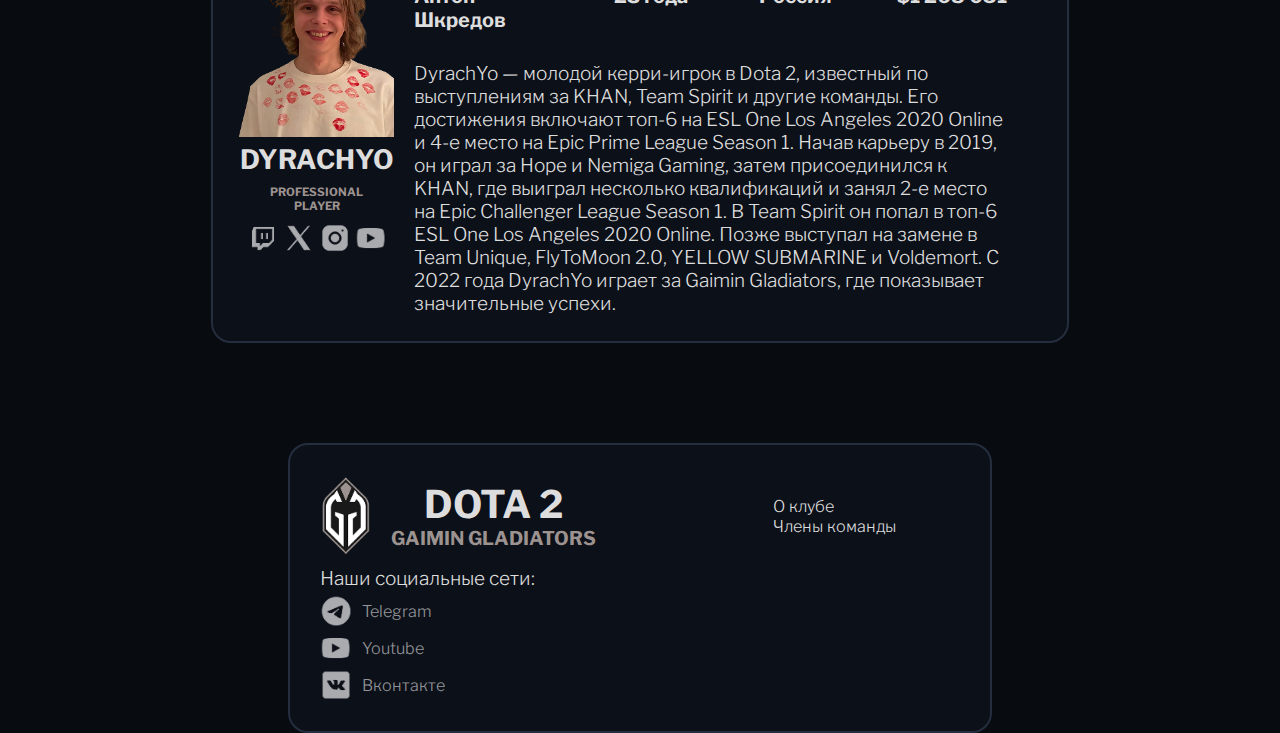
==== commit 0c2bcb67: "add adaptive 2" ====
--- a/team_members.html
+++ b/team_members.html
@@ -8,14 +8,15 @@
     <link rel="stylesheet" href="/styles/team-members-style.css">
     <link rel="stylesheet" href="/styles/style.css">
     <link rel="shortcut icon" href="/images/main-images/favicon.ico" type="image/x-icon">
+    <link rel="stylesheet" href="/styles/media.css">
 </head>
 
 <body>
     <header>
         <div class="header-background">
-            <img src="/images/main-images/logo.png" alt="">
+            <img src="/images/main-images/logo.png" alt="" class="logo">
             <p class="header-club">Gaimin Gladiators</p>
-            <p class="header-game">Dota 2</p> <!--добавить в h1 -->
+            <p class="header-game">Dota 2 team</p> <!--добавить в h1 -->
         </div>
         <nav>
             <ul class="container">
@@ -42,22 +43,22 @@
                     </div>
                 </div>
                 <div class="player-info">
-                    <div class="player-info-main">
-                        <div class="player-main-info-item">
-                            <p class="player_main_info_parameter">Имя</p>
-                            <p> Эрик Энгель</p>
-                        </div>
-                        <div class="player-main-info-item">
-                            <p class="player_main_info_parameter">Возраст</p>
-                            <p>28 лет</p>
-                        </div>
-                        <div class="player-main-info-item">
-                            <p class="player_main_info_parameter">Страна</p>
-                            <p>Германия</p>
-                        </div>
-                        <div class="player-main-info-item">
-                            <p class="player_main_info_parameter">Призовые</p>
-                            <p>$1 259 651</p>
+                    <div class="player-main-info">
+                        <div class="player-main-info-item">
+                            <p class="player-main-info-parameter">Имя</p>
+                            <p class="player-main-info"> Эрик Энгель</p>
+                        </div>
+                        <div class="player-main-info-item">
+                            <p class="player-main-info-parameter">Возраст</p>
+                            <p class="player-main-info">28 лет</p>
+                        </div>
+                        <div class="player-main-info-item">
+                            <p class="player-main-info-parameter">Страна</p>
+                            <p class="player-main-info">Германия</p>
+                        </div>
+                        <div class="player-main-info-item">
+                            <p class="player-main-info-parameter">Призовые</p>
+                            <p class="player-main-info">$1 259 651</p>
                         </div>
                     </div>
                     <div class="player-biography">
@@ -91,22 +92,22 @@
                     </div>
                 </div>
                 <div class="player-info">
-                    <div class="player-info-main">
-                        <div class="player-main-info-item">
-                            <p class="player_main_info_parameter">Имя</p>
-                            <p>Мельхиор Хилленкамп</p>
-                        </div>
-                        <div class="player-main-info-item">
-                            <p class="player_main_info_parameter">Возраст</p>
-                            <p>25 лет</p>
-                        </div>
-                        <div class="player-main-info-item">
-                            <p class="player_main_info_parameter">Страна</p>
-                            <p>Голландия</p>
-                        </div>
-                        <div class="player-main-info-item">
-                            <p class="player_main_info_parameter">Призовые</p>
-                            <p>$1 323 133</p>
+                    <div class="player-main-info">
+                        <div class="player-main-info-item">
+                            <p class="player-main-info-parameter">Имя</p>
+                            <p class="player-main-info">Мельхиор Хилленкамп</p>
+                        </div>
+                        <div class="player-main-info-item">
+                            <p class="player-main-info-parameter">Возраст</p>
+                            <p class="player-main-info">25 лет</p>
+                        </div>
+                        <div class="player-main-info-item">
+                            <p class="player-main-info-parameter">Страна</p>
+                            <p class="player-main-info">Голландия</p>
+                        </div>
+                        <div class="player-main-info-item">
+                            <p class="player-main-info-parameter">Призовые</p>
+                            <p class="player-main-info">$1 323 133</p>
                         </div>
                     </div>
                     <div class="player-biography">
@@ -138,22 +139,22 @@
                     </div>
                 </div>
                 <div class="player-info">
-                    <div class="player-info-main">
-                        <div class="player-main-info-item">
-                            <p class="player_main_info_parameter">Имя</p>
-                            <p>Маркус Хелгард</p>
-                        </div>
-                        <div class="player-main-info-item">
-                            <p class="player_main_info_parameter">Возраст</p>
-                            <p>31 год</p>
-                        </div>
-                        <div class="player-main-info-item">
-                            <p class="player_main_info_parameter">Страна</p>
-                            <p>Дания</p>
-                        </div>
-                        <div class="player-main-info-item">
-                            <p class="player_main_info_parameter">Призовые</p>
-                            <p>$2 015 921</p>
+                    <div class="player-main-info">
+                        <div class="player-main-info-item">
+                            <p class="player-main-info-parameter">Имя</p>
+                            <p class="player-main-info">Маркус Хелгард</p>
+                        </div>
+                        <div class="player-main-info-item">
+                            <p class="player-main-info-parameter">Возраст</p>
+                            <p class="player-main-info">31 год</p>
+                        </div>
+                        <div class="player-main-info-item">
+                            <p class="player-main-info-parameter">Страна</p>
+                            <p class="player-main-info">Дания</p>
+                        </div>
+                        <div class="player-main-info-item">
+                            <p class="player-main-info-parameter">Призовые</p>
+                            <p class="player-main-info">$2 015 921</p>
                         </div>
                     </div>
                     <div class="player-biography">
@@ -186,22 +187,22 @@
                     </div>
                 </div>
                 <div class="player-info">
-                    <div class="player-info-main">
-                        <div class="player-main-info-item">
-                            <p class="player_main_info_parameter">Имя</p>
-                            <p>Аслимжан Исламбеков</p>
-                        </div>
-                        <div class="player-main-info-item">
-                            <p class="player_main_info_parameter">Возраст</p>
-                            <p>22 года</p>
-                        </div>
-                        <div class="player-main-info-item">
-                            <p class="player_main_info_parameter">Страна</p>
-                            <p>Казахстан</p>
-                        </div>
-                        <div class="player-main-info-item">
-                            <p class="player_main_info_parameter">Призовые</p>
-                            <p>$180 494</p>
+                    <div class="player-main-info">
+                        <div class="player-main-info-item">
+                            <p class="player-main-info-parameter">Имя</p>
+                            <p class="player-main-info">Аслимжан Исламбеков</p>
+                        </div>
+                        <div class="player-main-info-item">
+                            <p class="player-main-info-parameter">Возраст</p>
+                            <p class="player-main-info">22 года</p>
+                        </div>
+                        <div class="player-main-info-item">
+                            <p class="player-main-info-parameter">Страна</p>
+                            <p class="player-main-info">Казахстан</p>
+                        </div>
+                        <div class="player-main-info-item">
+                            <p class="player-main-info-parameter">Призовые</p>
+                            <p class="player-main-info">$180 494</p>
                         </div>
                     </div>
                     <div class="player-biography">
@@ -231,22 +232,22 @@
                     </div>
                 </div>
                 <div class="player-info">
-                    <div class="player-info-main">
-                        <div class="player-main-info-item">
-                            <p class="player_main_info_parameter">Имя</p>
-                            <p>Квин Каллахан</p>
-                        </div>
-                        <div class="player-main-info-item">
-                            <p class="player_main_info_parameter">Возраст</p>
-                            <p>25 лет</p>
-                        </div>
-                        <div class="player-main-info-item">
-                            <p class="player_main_info_parameter">Страна</p>
-                            <p>США</p>
-                        </div>
-                        <div class="player-main-info-item">
-                            <p class="player_main_info_parameter">Призовые</p>
-                            <p>$1 822 796</p>
+                    <div class="player-main-info">
+                        <div class="player-main-info-item">
+                            <p class="player-main-info-parameter">Имя</p>
+                            <p class="player-main-info">Квин Каллахан</p>
+                        </div>
+                        <div class="player-main-info-item">
+                            <p class="player-main-info-parameter">Возраст</p>
+                            <p class="player-main-info">25 лет</p>
+                        </div>
+                        <div class="player-main-info-item">
+                            <p class="player-main-info-parameter">Страна</p>
+                            <p class="player-main-info">США</p>
+                        </div>
+                        <div class="player-main-info-item">
+                            <p class="player-main-info-parameter">Призовые</p>
+                            <p class="player-main-info">$1 822 796</p>
                         </div>
                     </div>
                     <div class="player-biography">
@@ -272,22 +273,22 @@
                     </div>
                 </div>
                 <div class="player-info">
-                    <div class="player-info-main">
-                        <div class="player-main-info-item">
-                            <p class="player_main_info_parameter">Имя</p>
-                            <p>Аске Ларсен</p>
-                        </div>
-                        <div class="player-main-info-item">
-                            <p class="player_main_info_parameter">Возраст</p>
-                            <p>28 лет</p>
-                        </div>
-                        <div class="player-main-info-item">
-                            <p class="player_main_info_parameter">Страна</p>
-                            <p>Дания</p>
-                        </div>
-                        <div class="player-main-info-item">
-                            <p class="player_main_info_parameter">Призовые</p>
-                            <p>$1 191 488</p>
+                    <div class="player-main-info">
+                        <div class="player-main-info-item">
+                            <p class="player-main-info-parameter">Имя</p>
+                            <p class="player-main-info">Аске Ларсен</p>
+                        </div>
+                        <div class="player-main-info-item">
+                            <p class="player-main-info-parameter">Возраст</p>
+                            <p class="player-main-info">28 лет</p>
+                        </div>
+                        <div class="player-main-info-item">
+                            <p class="player-main-info-parameter">Страна</p>
+                            <p class="player-main-info">Дания</p>
+                        </div>
+                        <div class="player-main-info-item">
+                            <p class="player-main-info-parameter">Призовые</p>
+                            <p class="player-main-info">$1 191 488</p>
                         </div>
                     </div>
                     <div class="player-biography">
@@ -321,22 +322,22 @@
                     </div>
                 </div>
                 <div class="player-info">
-                    <div class="player-info-main">
-                        <div class="player-main-info-item">
-                            <p class="player_main_info_parameter">Имя</p>
-                            <p>Антон Шкредов</p>
-                        </div>
-                        <div class="player-main-info-item">
-                            <p class="player_main_info_parameter">Возраст</p>
-                            <p>23 года</p>
-                        </div>
-                        <div class="player-main-info-item">
-                            <p class="player_main_info_parameter">Страна</p>
-                            <p>Россия</p>
-                        </div>
-                        <div class="player-main-info-item">
-                            <p class="player_main_info_parameter">Призовые</p>
-                            <p>$1 268 051</p>
+                    <div class="player-main-info">
+                        <div class="player-main-info-item">
+                            <p class="player-main-info-parameter">Имя</p>
+                            <p class="player-main-info">Антон Шкредов</p>
+                        </div>
+                        <div class="player-main-info-item">
+                            <p class="player-main-info-parameter">Возраст</p>
+                            <p class="player-main-info">23 года</p>
+                        </div>
+                        <div class="player-main-info-item">
+                            <p class="player-main-info-parameter">Страна</p>
+                            <p class="player-main-info">Россия</p>
+                        </div>
+                        <div class="player-main-info-item">
+                            <p class="player-main-info-parameter">Призовые</p>
+                            <p class="player-main-info">$1 268 051</p>
                         </div>
                     </div>
                     <div class="player-biography">
@@ -352,6 +353,43 @@
             </div>
         </section>
     </main>
+    <footer>
+        <div class="footer-content">
+            <div class="footer-block1">
+                <div class="footer-club">
+                    <img src="/images/main-images/logo.png" alt="" x class="footer-logo">
+                    <div class="footer-club-titles">
+                        <p class="footer-game-name">DOTA 2</p>
+                        <p class="footer-club-name">GAIMIN GLADIATORS</p>
+                    </div>
+                </div>
+                <div class="footer-nav">
+                    <a href="/Index.html">
+                        <p class="footer-nav-item">О клубе</p>
+                    </a>
+                    <a href="/team_members.html">
+                        <p class="footer-nav-item">Члены команды</p>
+                    </a>
+                </div>
+            </div>
+            <div class="footer-social-media">
+                Наши социальные сети:
+                <a href="https://t.me/s/GaiminGladiatorsGG" class="footer-social-media-item social-media">
+                    <img src="/images/social-media/Telegram.png" alt="">
+                    Telegram
+                </a>
+                <a href="https://www.youtube.com/channel/UC40-crdI0n9Zl32KMKDXCgg"
+                    class="footer-social-media-item social-media">
+                    <img src="/images/social-media/youtube.png" alt="">
+                    Youtube
+                </a>
+                <a href="https://vk.com/gaimingladiators" class="footer-social-media-item social-media">
+                    <img src="/images/social-media/VK.png" alt="">
+                    Вконтакте
+                </a>
+            </div>
+        </div>
+    </footer>
 </body>
 
 </html>--- a/styles/team-members-style.css
+++ b/styles/team-members-style.css
@@ -16,7 +16,7 @@
 }
 
 .player-card {
-    width: 330px;
+    /* width: 310px; */
     display: flex;
     align-items: center;
     flex-direction: column;
@@ -29,18 +29,19 @@
 
 .player-name {
     margin-top: 6px;
-    font-size: 32px;
+    font-size: 1.4em;
     font-weight: bold;
     color: #DDDDDD;
     font-family: "LibreFranklin";
 }
 
 .player-role {
-    margin: 9px 0;
-    font-size: 15px;
+    margin: 9px;
+    font-size: 0.6em;
     font-weight: bold;
     color: #9C9390;
     font-family: "LibreFranklin";
+    text-align: center;
 }
 
 
@@ -52,29 +53,32 @@
     margin-top: 30px;
 }
 
-.player-info-main {
+.player-main-info {
     display: flex;
     flex-direction: row;
     justify-content: space-between;
     align-items: start;
+    flex-wrap: wrap;
+    row-gap: 10px;
 }
 
 .player-main-info-item {
     display: flex;
     flex-direction: column;
+    max-width: 160px;
 }
 
-.player-main-info-item>p {
-    font-size: 29px;
-    font-weight: bold;
-}
-
-.player-main-info-item>p:first-child {
-    font-size: 29px;
+p.player-main-info-parameter {
+    font-size: 24px;
     font-weight: bold;
     color: #9C9390;
 }
 
 .player-biography {
     margin-top: 30px;
-}+}
+
+p.player-main-info {
+    font-size: 24px;
+    font-weight: bold;
+}
--- a/styles/style.css
+++ b/styles/style.css
@@ -14,7 +14,7 @@
     padding: 0px;
     font-family: "LibreFranklin";
     font-weight: 300;
-    font-size: 26px;
+    font-size: 22px;
     color: #DDDDDD;
     text-decoration: none;
 }
@@ -30,14 +30,14 @@
 
 li.header-nav {
     /* list-style: none; */
-    font-size: 20px;
+    font-size: 18px;
     font-family: "LibreFranklin";
     font-weight: bold;
     display: inline-block;
-    padding: 25px;
+    padding: 23px;
     border-radius: 10px;
     text-transform: uppercase;
-    transition: 0.4s;
+    /* transition: 0.4s; */
 }
 
 li.header-nav:hover {
@@ -46,7 +46,7 @@
 }
 
 h2 {
-    font-size: 42px;
+    font-size: 40px;
     font-weight: bold;
     color: #DDDDDD;
     font-family: "LibreFranklin";
@@ -58,6 +58,7 @@
     max-width: 100%;
     max-height: 100%;
     height: auto;
+    
 }
 
 
@@ -74,14 +75,20 @@
     justify-content: center;
     align-items: center;
     background: linear-gradient(rgba(8, 11, 16, 0), rgba(8, 11, 16, 1)), url(/images/main-images/terrorblade.png);
-    width: 100vw;
-    height: 40vh;
+    width: 100%;
+    height: 50%;
     background-size: cover;
     flex-direction: column;
 }
 
+.logo {
+    width: 10vw;
+    max-width: 160px;
+    margin-top: 30px;
+}
+
 .header-club {
-    font-size: 40px;
+    font-size: 1.55em; /* 48px*/
     font-weight: bold;
     color: #9C9390;
     font-family: "LibreFranklin";
@@ -89,7 +96,7 @@
 }
 
 .header-game {
-    font-size: 90px;
+    font-size: 3.45em; /* 90px*/
     font-weight: bold;
     color: #DDDDDD;
     font-family: "LibreFranklin";
@@ -97,11 +104,11 @@
 }
 
 .container {
-    width: 65vw;
+    width: 62vw;
 }
 
 .main-item {
-    margin-top: 30px;
+    margin-top: 20px;
     display: flex;
     justify-content: center;
     align-items: center;
@@ -114,7 +121,6 @@
     justify-content: center;
     align-items: center;
     margin-top: 100px;
-
 }
 
 .footer-content {
@@ -141,7 +147,7 @@
 }
 
 .footer-logo {
-    width: 5vw;
+    width: 4vw;
 }
 
 .footer-club-titles {
@@ -152,25 +158,25 @@
 }
 
 .footer-game-name {
-    font-size: 52px;
+    font-size: 2em;
     font-weight: bold;
     color: #DDDDDD;
     font-family: "LibreFranklin";
 }
 
 .footer-club-name {
-    font-size: 26px;
+    font-size: 1em;
     font-weight: bold;
     color: #9C9390;
     font-family: "LibreFranklin";
 }
 
-.footer-nav{
-    margin-right: 80px;
+.footer-nav {
+    margin-right: 5vw;
 }
 
 .footer-nav-item {
-    font-size: 22px;
+    font-size: 0.85em;
 }
 
 .footer-social-media {
@@ -183,14 +189,16 @@
     display: flex;
     align-items: center;
     column-gap: 10px;
-    font-size: 20px;
+    font-size: 0.85em;
 }
 
 .social-media {
     opacity: 65%;
-    transition: 0.5s;
+    width: 39px;
+    transition: 0.4s;
 }
 
 .social-media:hover {
     opacity: 100%;
+    /*transition: 0.4s;  поломанная анимка */
 }--- a/styles/media.css
+++ b/styles/media.css
@@ -0,0 +1,188 @@
+@media screen and (max-width: 1440px) {
+
+    * {
+        font-size: 19px;
+    }
+
+    h2 {
+        font-size: 32px;
+    }
+
+    li.header-nav {
+        font-size: 16px;
+        padding: 19px;
+    }
+
+    /* .header-club {
+        font-size: 30px;
+    }
+
+    .header-game {
+        font-size: 75px;
+    } */
+
+    .about-club-img-item {
+        padding: 17px;
+    }
+
+    .about-club-def-block {
+        padding: 25px 32px 32px 32px;
+    }
+
+    .social-media {
+        width: 32px;
+    }
+
+    .logo {
+        width: 8vw;
+    }
+
+    .footer-logo {
+        width: 4vw;
+    }
+
+    .team-members-block {
+        padding: 17px 60px 26px 26px;
+    }
+
+    .player-main-info-item {
+
+        max-width: 135px;
+    }
+
+    .player-card {
+        max-width: 155px;
+    }
+
+    p.player-main-info-parameter {
+        font-size: 20px;
+    }
+
+    p.player-main-info {
+        font-size: 20px;
+    }
+
+    .container {
+        width: 67vw;
+    }
+
+
+}
+
+@media screen and (max-width: 1100px) {
+    * {
+        font-size: 15px;
+    }
+
+    h2 {
+        font-size: 29px;
+    }
+
+    li.header-nav {
+        font-size: 13px;
+        padding: 16px;
+    }
+
+    .social-media {
+        width: 26px;
+    }
+
+    .logo {
+        width: 8vw;
+    }
+
+    .footer-logo {
+        width: 4vw;
+    }
+
+    .team-members-block {
+        padding: 13px 50px 22px 22px;
+    }
+
+    .about-club-def-block {
+        padding: 20px 26px 26px 26px;
+    }
+
+    .about-club-img-item {
+        padding: 14px;
+    }
+
+    .player-main-info-item {
+        max-width: 115px;
+    }
+
+    .player-card {
+        max-width: 135px;
+    }
+
+    p.player-main-info-parameter {
+        font-size: 16px;
+    }
+
+    p.player-main-info {
+        font-size: 16px;
+    }
+
+    .container {
+        width: 67vw;
+    }
+}
+
+@media screen and (max-width: 900px) {
+    * {
+        font-size: 13px;
+    }
+
+    h2 {
+        font-size: 25px;
+    }
+
+    li.header-nav {
+        font-size: 11px;
+        padding: 13px;
+    }
+
+    .social-media {
+        width: 22px;
+    }
+
+    .logo {
+        width: 8vw;
+    }
+
+    .footer-logo {
+        width: 4vw;
+    }
+
+    .team-members-block {
+        padding: 10px 40px 15px 15px;
+    }
+
+    .about-club-def-block {
+        padding: 15px 21px 21px 21px;
+    }
+
+    .about-club-img-item {
+        padding: 11px;
+    }
+
+    .player-main-info-item {
+        max-width: 100px;
+    }
+
+    .player-card {
+        max-width: 120px;
+    }
+
+    p.player-main-info-parameter {
+        font-size: 13px;
+    }
+
+    p.player-main-info {
+        font-size: 13px;
+    }
+
+    .container {
+        width: 69vw;
+    }
+}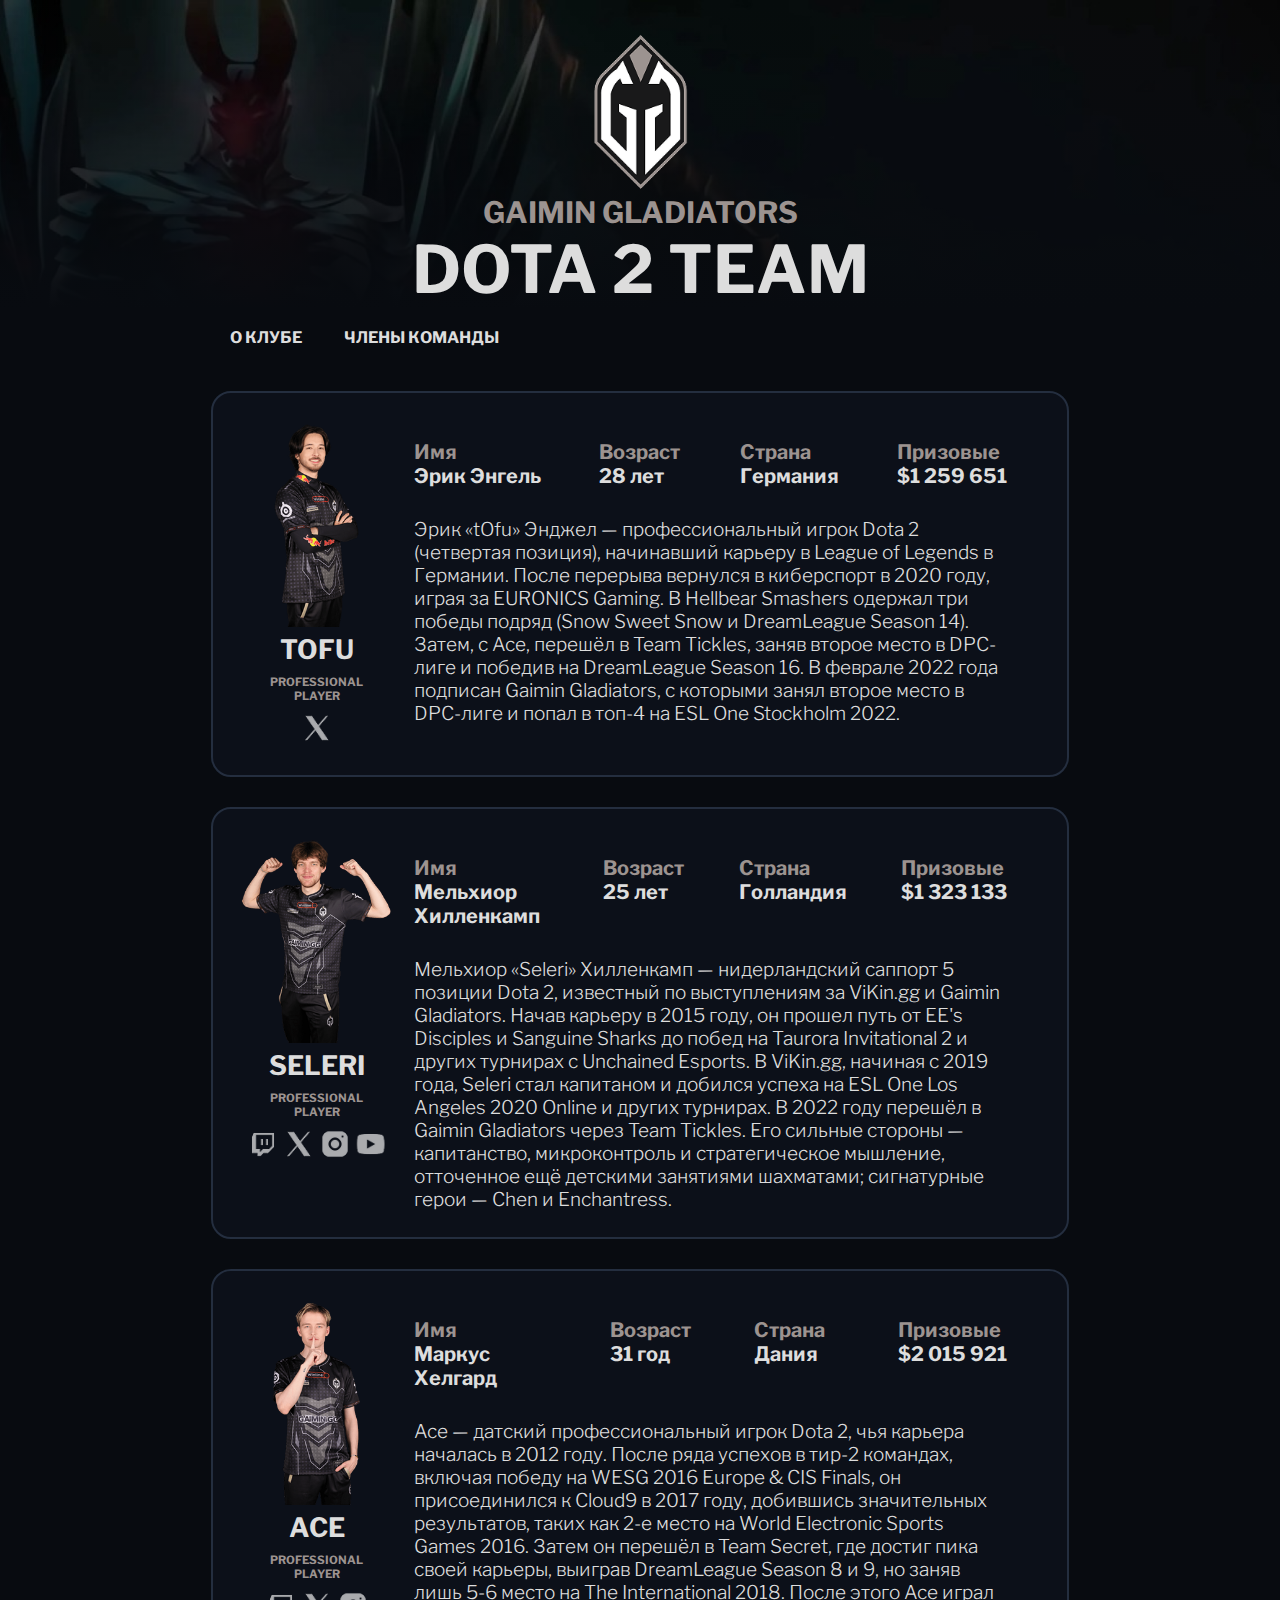
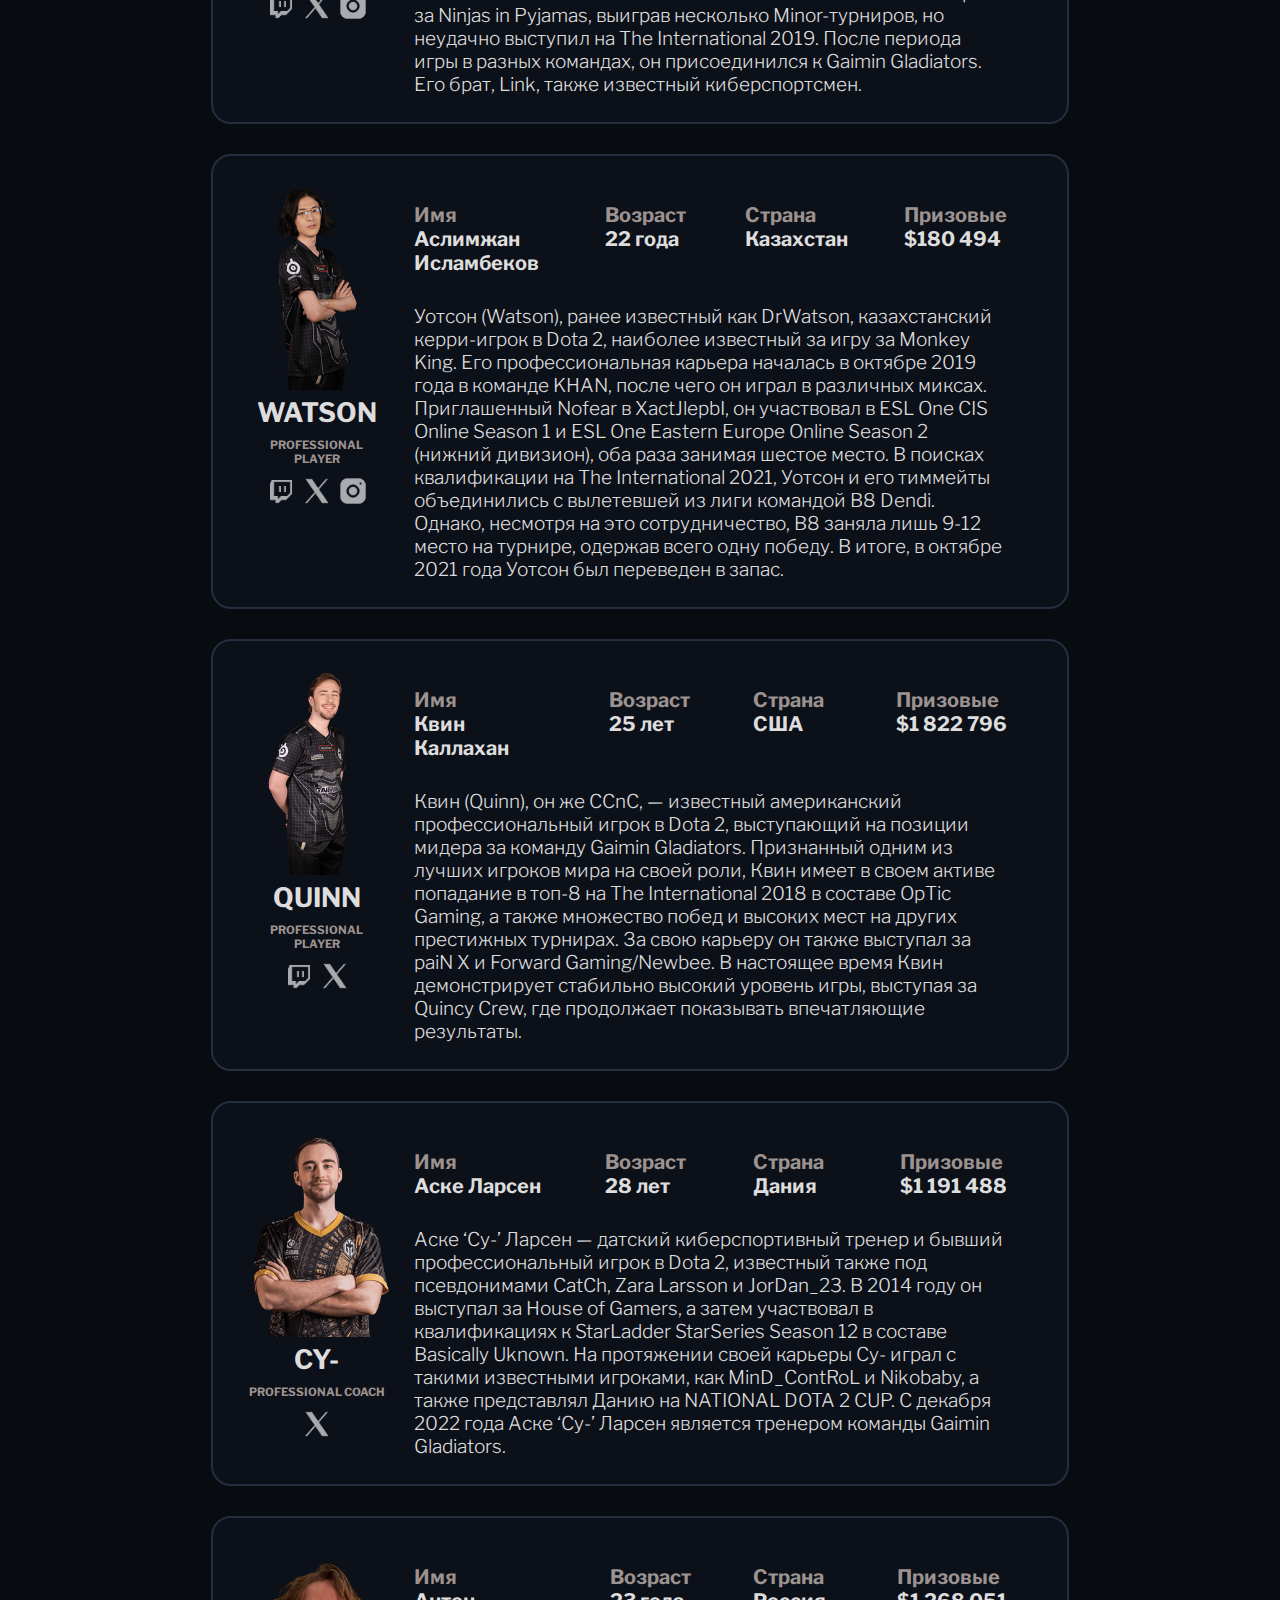
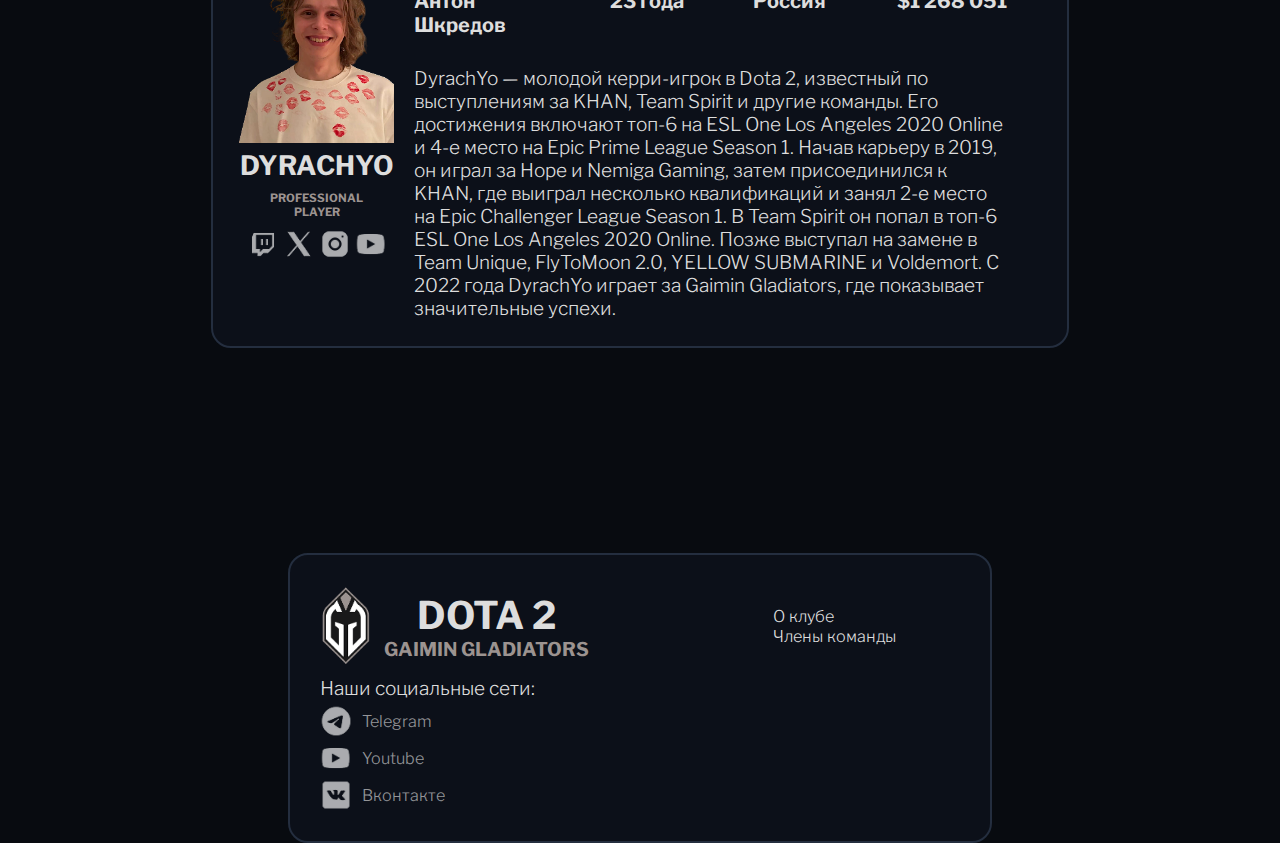
==== commit 9f00ba65: "done" ====
--- a/team_members.html
+++ b/team_members.html
@@ -9,6 +9,7 @@
     <link rel="stylesheet" href="/styles/style.css">
     <link rel="shortcut icon" href="/images/main-images/favicon.ico" type="image/x-icon">
     <link rel="stylesheet" href="/styles/media.css">
+    <link rel="stylesheet" href="/styles/media-queries.css">
 </head>
 
 <body>
--- a/styles/team-members-style.css
+++ b/styles/team-members-style.css
@@ -66,6 +66,7 @@
     display: flex;
     flex-direction: column;
     max-width: 160px;
+    min-width: 100px
 }
 
 p.player-main-info-parameter {
--- a/styles/style.css
+++ b/styles/style.css
@@ -108,7 +108,7 @@
 }
 
 .main-item {
-    margin-top: 20px;
+    margin-top: 2vw;
     display: flex;
     justify-content: center;
     align-items: center;
@@ -120,7 +120,7 @@
     display: flex;
     justify-content: center;
     align-items: center;
-    margin-top: 100px;
+    margin-top: 16%;
 }
 
 .footer-content {
@@ -143,7 +143,7 @@
 .footer-club {
     display: flex;
     align-items: center;
-    column-gap: 20px;
+    column-gap: 1vw;
 }
 
 .footer-logo {
--- a/styles/media.css
+++ b/styles/media.css
@@ -46,8 +46,8 @@
     }
 
     .player-main-info-item {
-
         max-width: 135px;
+        min-width: 83px
     }
 
     .player-card {
@@ -109,6 +109,7 @@
 
     .player-main-info-item {
         max-width: 115px;
+        min-width: 72px
     }
 
     .player-card {
@@ -168,6 +169,7 @@
 
     .player-main-info-item {
         max-width: 100px;
+        min-width: 55px
     }
 
     .player-card {
@@ -185,4 +187,138 @@
     .container {
         width: 69vw;
     }
+}
+
+@media screen and (max-width: 768px) {
+    * {
+        font-size: 11px;
+    }
+
+    h2 {
+        font-size: 21px;
+    }
+
+    li.header-nav {
+        font-size: 9px;
+        padding: 10px;
+    }
+
+    .social-media {
+        width: 18px;
+    }
+
+    .logo {
+        width: 7vw;
+    }
+
+    .footer-logo {
+        width: 4vw;
+    }
+
+    .team-members-block {
+        padding: 7px 30px 10px 10px;
+    }
+
+    .about-club-def-block {
+        padding: 11px 16px 16px 16px;
+    }
+
+    .about-club-img-item {
+        padding: 8px;
+    }
+
+    .player-main-info-item {
+        max-width: 85px;
+        min-width: 52px
+    }
+
+    .player-card {
+        max-width: 85px;
+    }
+
+    p.player-main-info-parameter {
+        font-size: 12px;
+    }
+
+    p.player-main-info {
+        font-size: 12px;
+    }
+
+    .container {
+        width: 73vw;
+    }
+}
+
+@media screen and (max-width: 500px) {
+    * {
+        font-size: 10px;
+    }
+
+    h2 {
+        font-size: 17px;
+    }
+
+    li.header-nav {
+        font-size: 7px;
+        padding: 8px;
+    }
+
+    .social-media {
+        width: 14px;
+    }
+
+    .logo {
+        width: 7vw;
+    }
+
+    .footer-logo {
+        width: 4vw;
+    }
+
+    .footer-block1{
+        align-items: start;
+        flex-direction: column;
+        row-gap: 1vh;
+    }
+
+    .team-members-block {
+        padding: 5px 20px 20px 20px;
+        flex-direction: column;
+        align-items: center;
+    }
+
+    .player-info {
+        margin: 0;
+    }
+
+    .about-club-def-block {
+        padding: 8px 12px 12px 12px;
+    }
+
+    .about-club-img-item {
+        padding: 6px;
+    }
+
+    .player-main-info-item {
+        max-width: 70px;
+        min-width: 45px
+    }
+
+    .player-card {
+        max-width: 100px;
+        margin-bottom: 10px;
+    }
+
+    p.player-main-info-parameter {
+        font-size: 11px;
+    }
+
+    p.player-main-info {
+        font-size: 11px;
+    }
+
+    .container {
+        width: 75vw;
+    }
+
 }